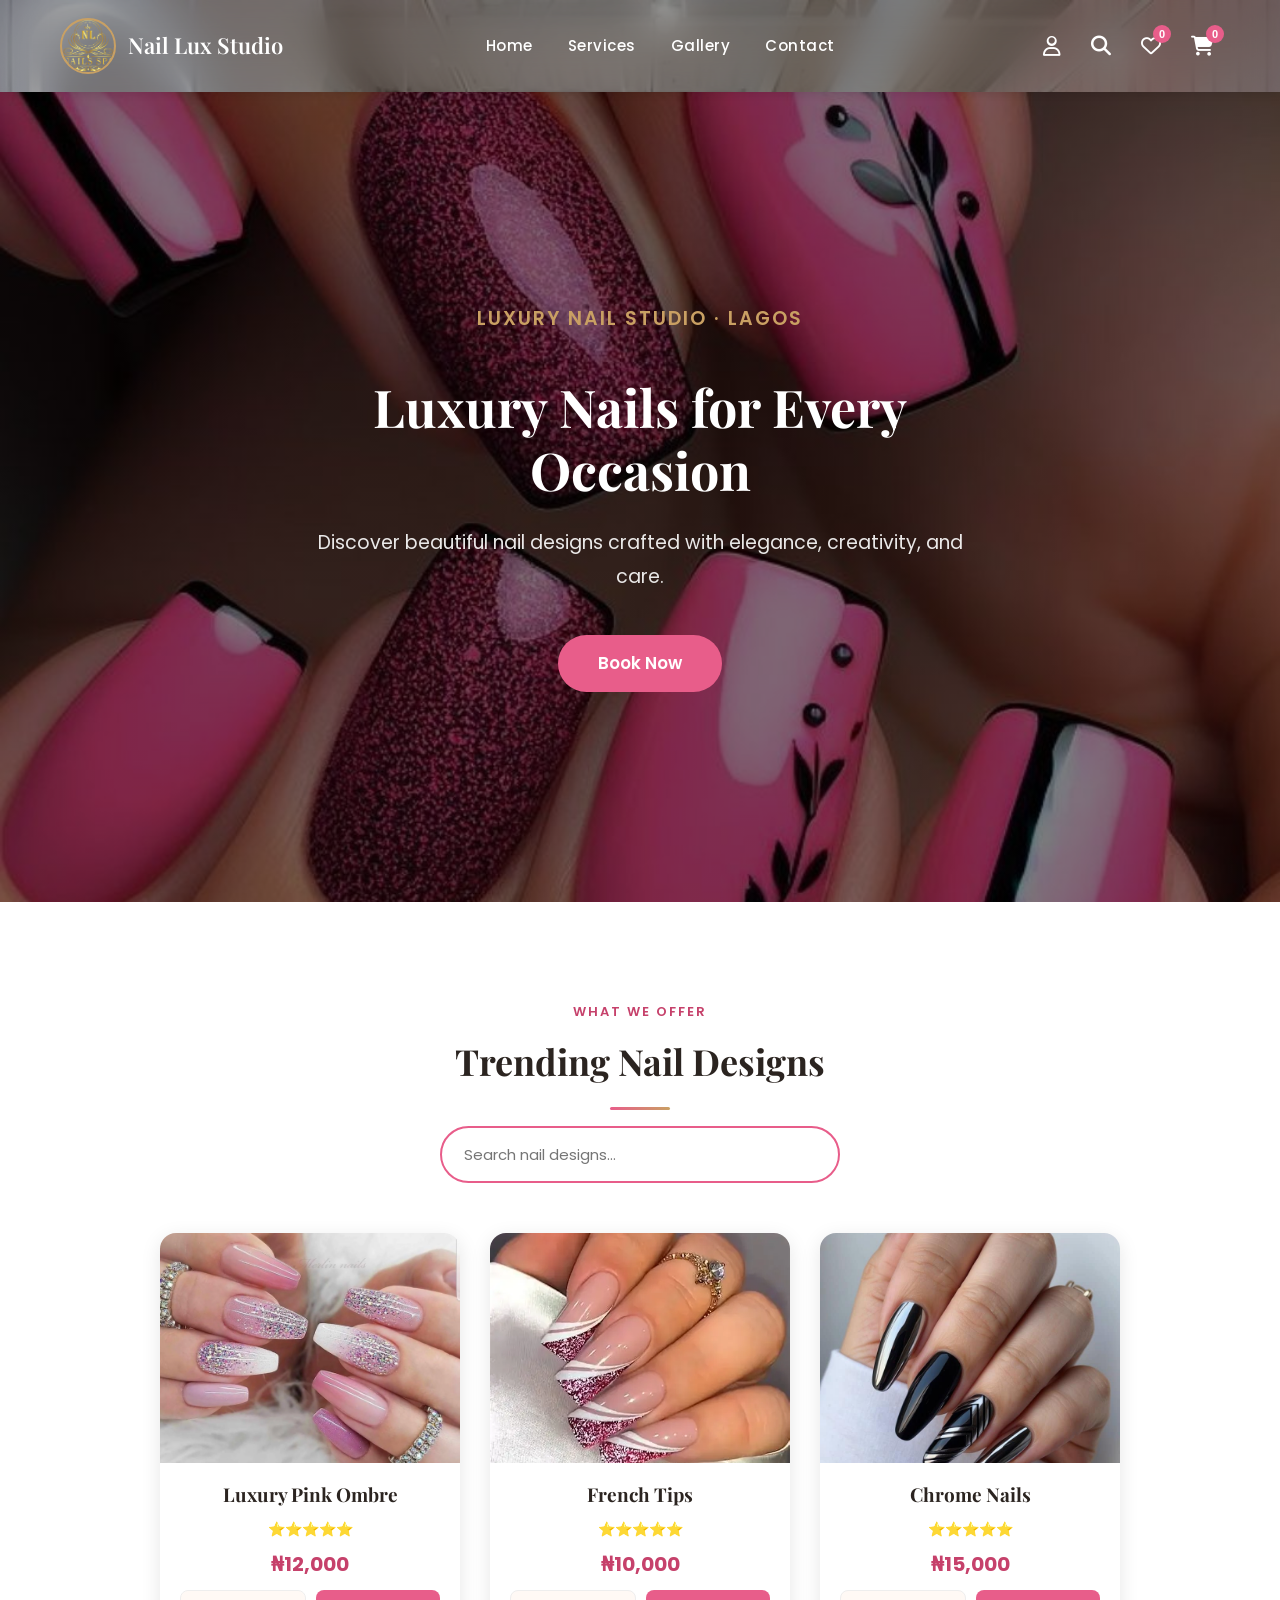
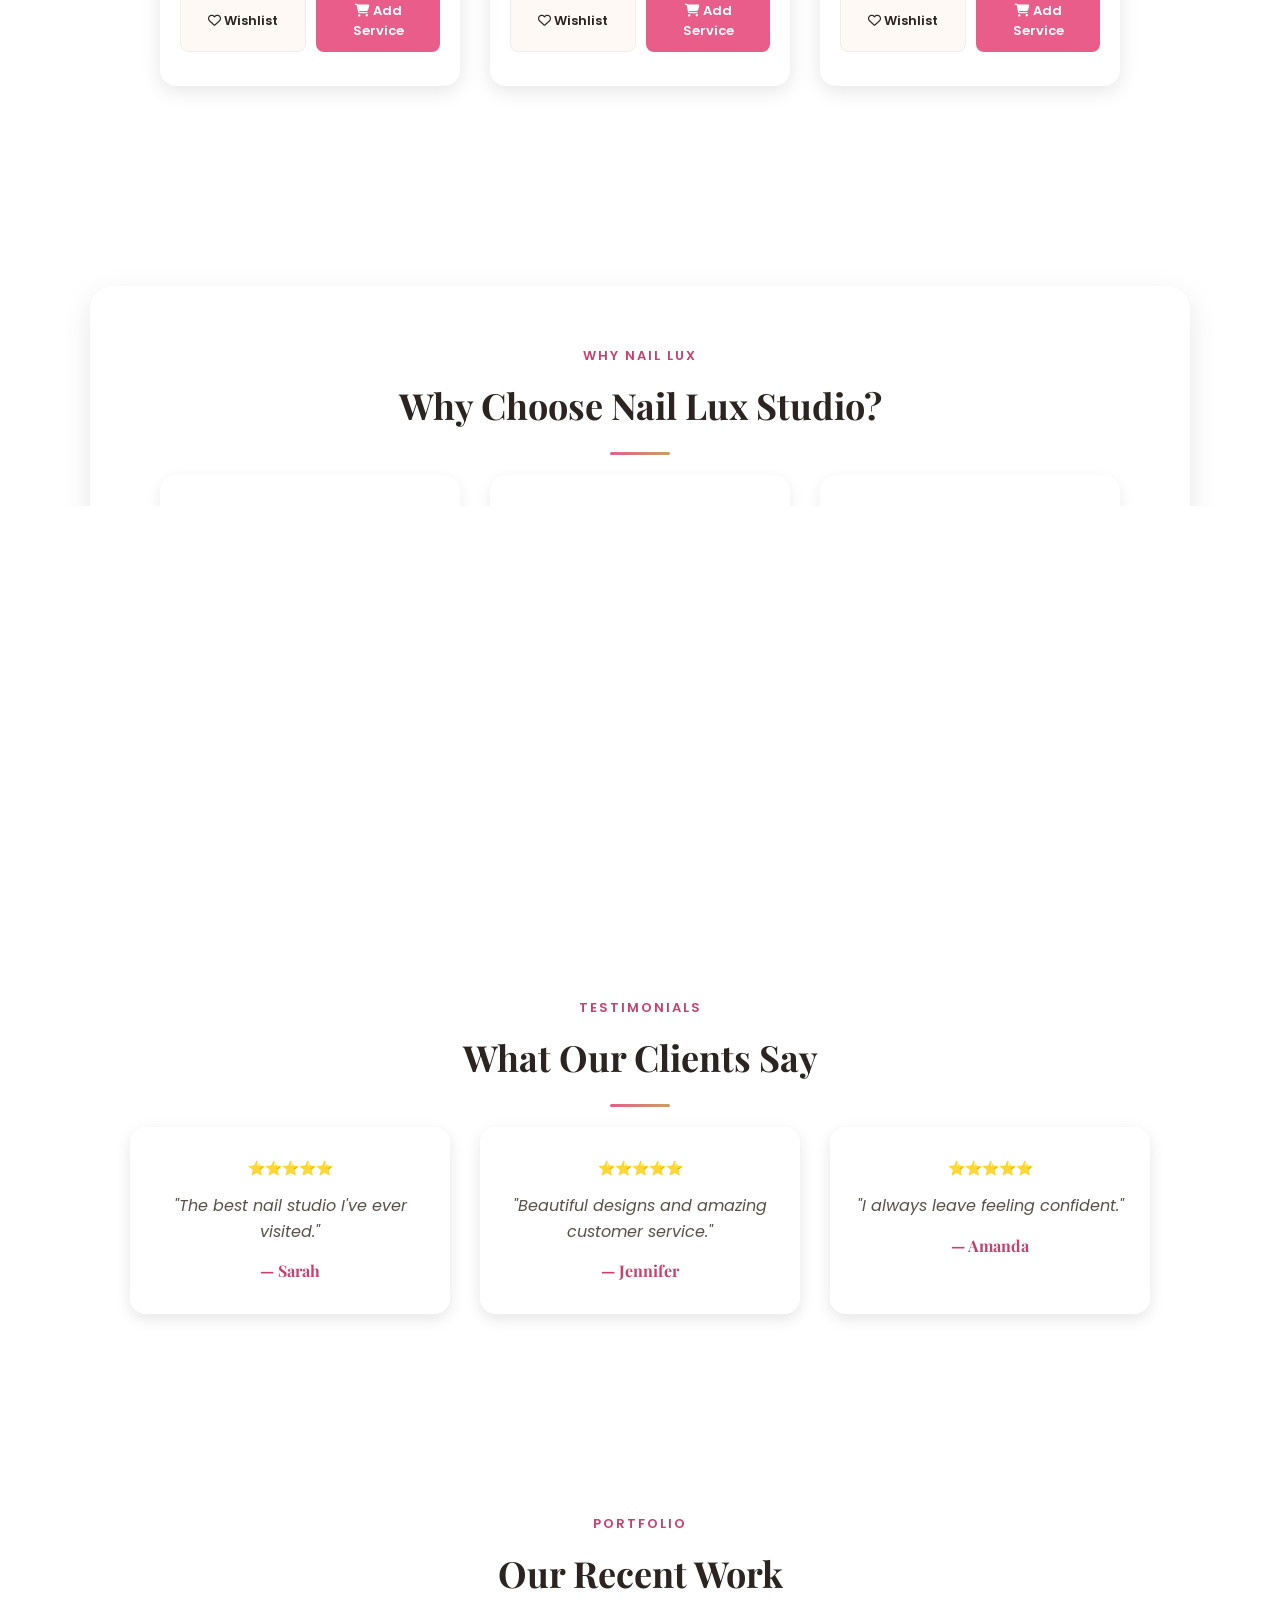
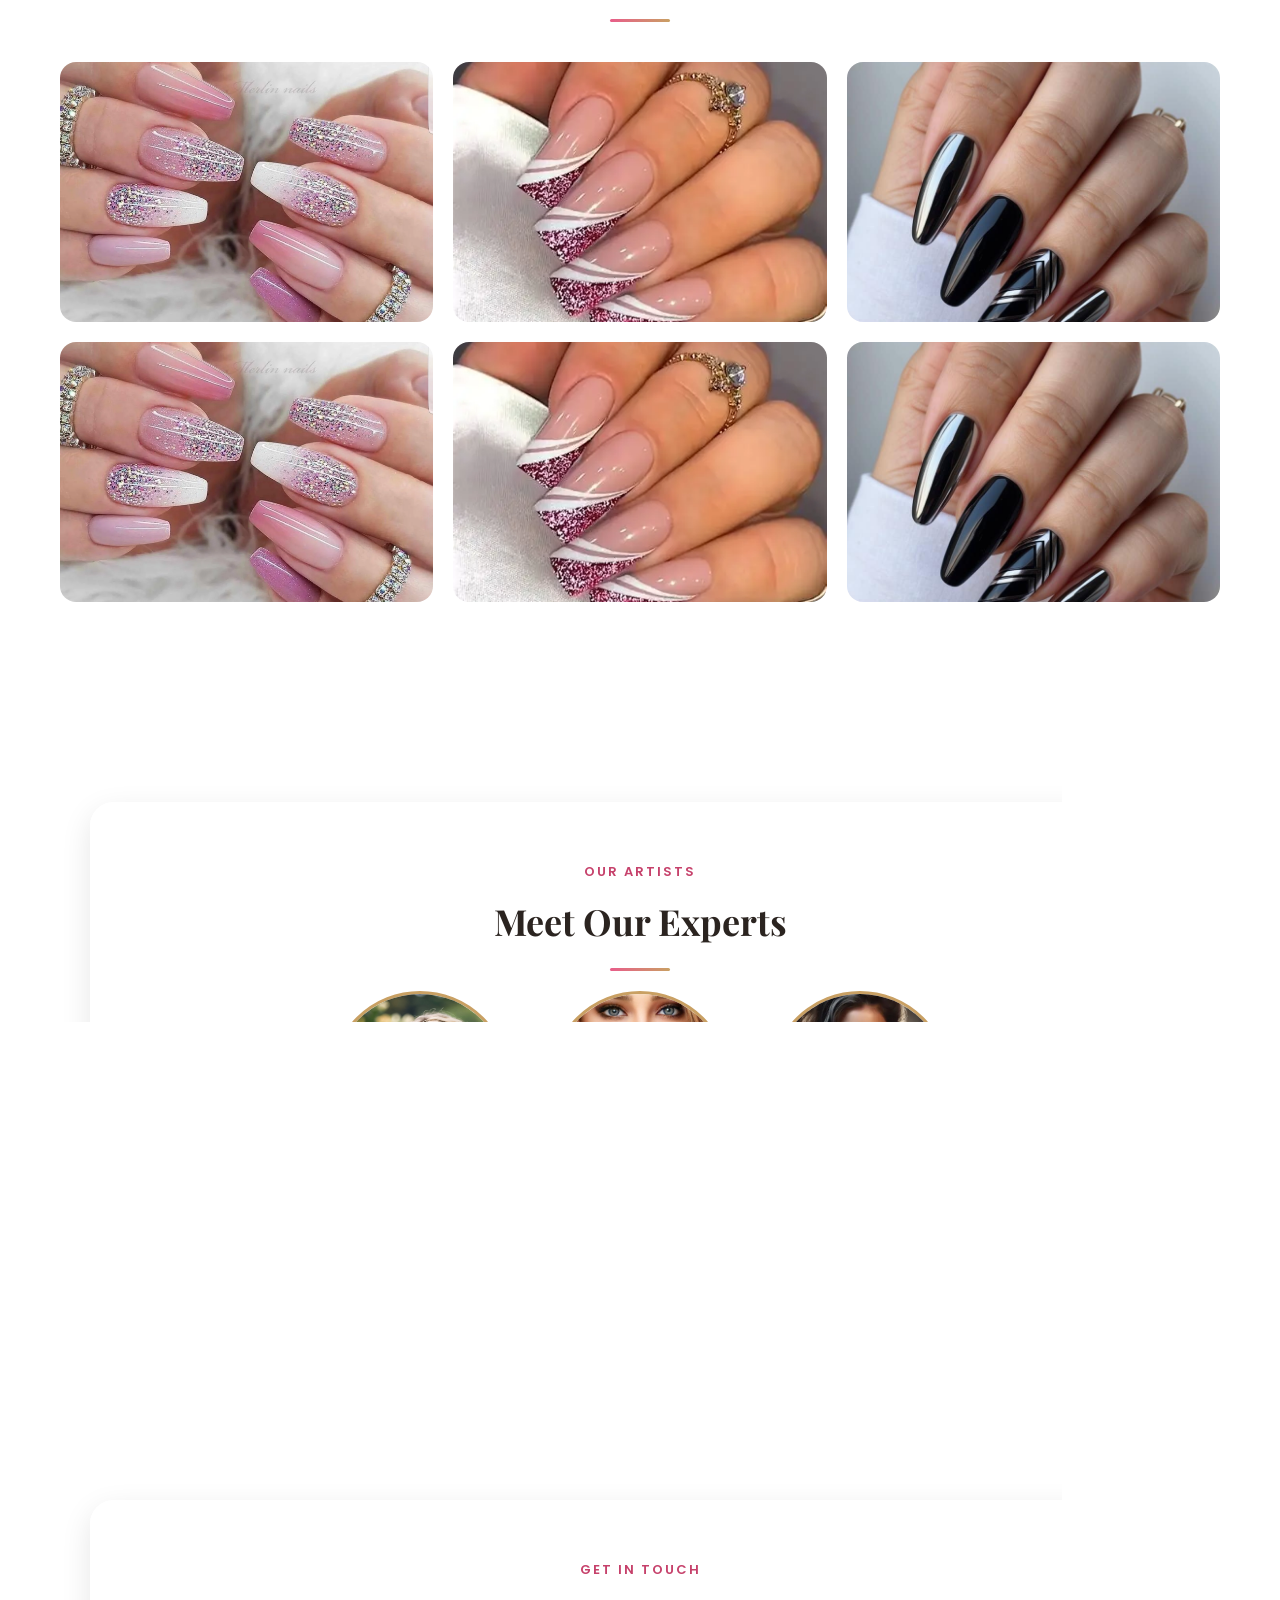
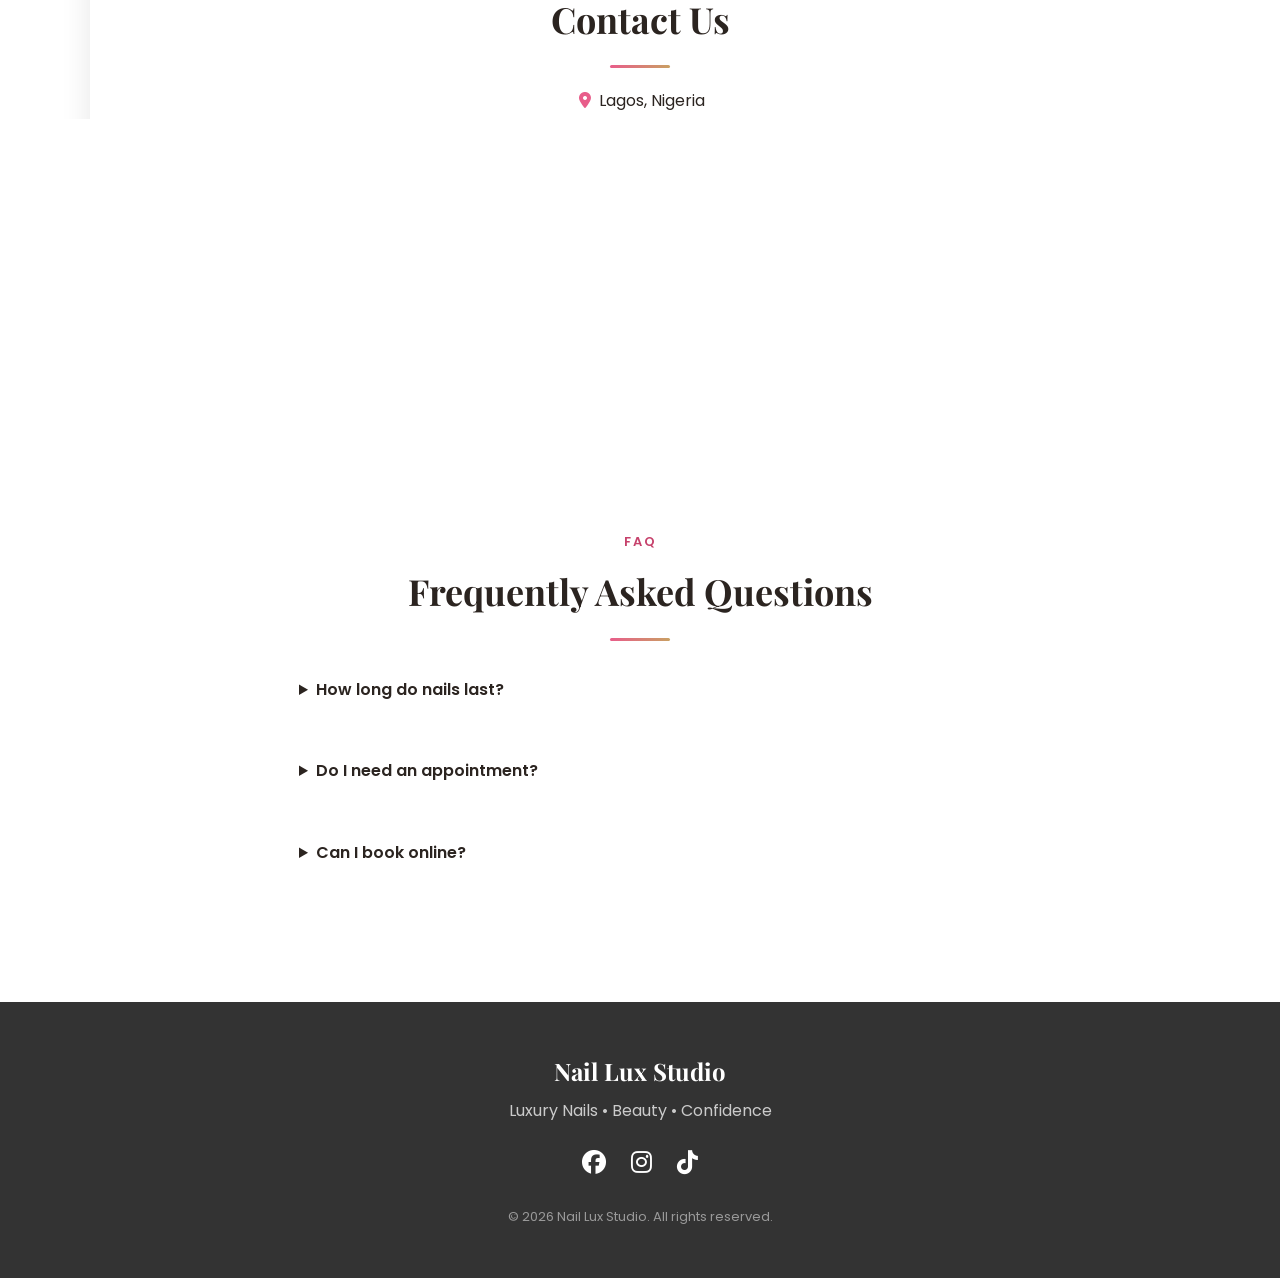
==== index.html @ e9c4bf23 "Initial version of Nail Lux Studio website" ====
<!DOCTYPE html>
<html lang="en">
<head>
    <meta charset="UTF-8">
    <meta name="viewport" content="width=device-width, initial-scale=1.0">
    <title>Nail Lux Studio | Luxury Nail Salon in Lagos</title>
    <meta name="description" content="Nail Lux Studio is a luxury nail salon in Lagos offering pink ombre, French tips, chrome nails and more. Book your appointment online today.">
    <link rel="icon" href="images/logo.png" type="image/png">

    <link rel="preconnect" href="https://fonts.googleapis.com">
    <link rel="preconnect" href="https://fonts.gstatic.com" crossorigin>
    <link href="https://fonts.googleapis.com/css2?family=Playfair+Display:ital,wght@0,500;0,600;0,700;1,500&family=Poppins:wght@300;400;500;600;700&display=swap" rel="stylesheet">

    <link rel="stylesheet" href="css/style.css">
    <link rel="stylesheet" href="https://cdnjs.cloudflare.com/ajax/libs/font-awesome/6.5.1/css/all.min.css">
</head>
<body>

<header>
    <div class="logo">
        <img src="images/logo.png" alt="Nail Lux Studio logo">
        <h1>Nail Lux Studio</h1>
    </div>

    <button class="nav-toggle" id="nav-toggle" aria-label="Toggle navigation menu" aria-expanded="false" aria-controls="nav-menu">
        <span></span>
        <span></span>
        <span></span>
    </button>

    <nav>
        <ul id="nav-menu">
            <li><a href="#home">Home</a></li>
            <li><a href="#services">Services</a></li>
            <li><a href="#gallery">Gallery</a></li>
            <li><a href="#contact">Contact</a></li>
        </ul>
    </nav>

    <div class="icons">
        <div class="account-wrapper">
            <button class="icon-box" id="account-toggle" aria-label="Account" aria-haspopup="true" aria-expanded="false">
                <i class="fa-regular fa-user"></i>
            </button>
            <div class="account-panel" id="account-panel"></div>
        </div>

        <button class="icon-box search-icon" id="search-toggle" aria-label="Search services">
            <i class="fa-solid fa-magnifying-glass"></i>
        </button>

        <button class="icon-box" id="wishlist-toggle" aria-label="Open wishlist">
            <i class="fa-regular fa-heart"></i>
            <span id="wishlist-count">0</span>
        </button>

        <button class="icon-box cart-icon" aria-label="Open cart">
            <i class="fa-solid fa-cart-shopping"></i>
            <span id="cart-count">0</span>
        </button>
    </div>
</header>

<!-- Auth modal (Log In / Sign Up) -->
<div class="modal-overlay" id="auth-modal">
    <div class="modal">
        <button class="modal-close" id="auth-modal-close" aria-label="Close">
            <i class="fa-solid fa-xmark"></i>
        </button>

        <div class="modal-tabs">
            <button class="tab-btn active" data-tab="login" type="button">Log In</button>
            <button class="tab-btn" data-tab="signup" type="button">Sign Up</button>
        </div>

        <form id="login-form" class="auth-form" novalidate>
            <label class="visually-hidden" for="login-email">Email</label>
            <input type="email" id="login-email" placeholder="Email" required>

            <label class="visually-hidden" for="login-password">Password</label>
            <input type="password" id="login-password" placeholder="Password" required>

            <p class="form-error" id="login-error" aria-live="polite"></p>
            <button type="submit" class="btn btn-primary btn-block">Log In</button>
        </form>

        <form id="signup-form" class="auth-form hidden" novalidate>
            <label class="visually-hidden" for="signup-name">Full Name</label>
            <input type="text" id="signup-name" placeholder="Full Name" required>

            <label class="visually-hidden" for="signup-email">Email</label>
            <input type="email" id="signup-email" placeholder="Email" required>

            <label class="visually-hidden" for="signup-password">Password</label>
            <input type="password" id="signup-password" placeholder="Password (min. 6 characters)" minlength="6" required>

            <p class="form-error" id="signup-error" aria-live="polite"></p>
            <button type="submit" class="btn btn-primary btn-block">Create Account</button>
        </form>

        <p class="modal-note">Your account is currently saved in this browser only, until Nail Lux Studio connects a real server.</p>
    </div>
</div>

<div class="cart-overlay" id="cart-overlay"></div>

<section class="hero" id="home">
    <video class="hero-video" autoplay muted loop playsinline poster="images/hero.jpg">
        <source src="videos/hero-loop.mp4" type="video/mp4">
    </video>
    <div class="hero-overlay"></div>

    <div class="hero-text">
        <p class="eyebrow">Luxury Nail Studio &middot; Lagos</p>
        <h2>Luxury Nails for Every Occasion</h2>
        <p>Discover beautiful nail designs crafted with elegance, creativity, and care.</p>
        <a href="booking.html" class="btn btn-primary">Book Now</a>
    </div>
</section>

<section class="services" id="services">
    <p class="eyebrow center">What We Offer</p>
    <h2>Trending Nail Designs</h2>

    <label for="search" class="visually-hidden">Search nail designs</label>
    <input type="text" id="search" placeholder="Search nail designs...">

    <div class="services-container">

        <div class="service-card">
            <img src="images/nail1.jpg" alt="Luxury pink ombre nail design">
            <h3>Luxury Pink Ombre</h3>
            <div class="rating" aria-label="5 out of 5 stars">⭐⭐⭐⭐⭐</div>
            <p class="price">₦12,000</p>
            <div class="card-buttons">
                <button class="wishlist-btn" data-name="Luxury Pink Ombre" data-price="12000">
                    <i class="fa-regular fa-heart"></i>
                    Wishlist
                </button>
                <button class="cart-btn" data-name="Luxury Pink Ombre" data-price="12000">
                    <i class="fa-solid fa-cart-shopping"></i>
                    Add Service
                </button>
            </div>
            <p class="in-cart-note"></p>
        </div>

        <div class="service-card">
            <img src="images/nail2.jpg" alt="French tips nail design">
            <h3>French Tips</h3>
            <div class="rating" aria-label="5 out of 5 stars">⭐⭐⭐⭐⭐</div>
            <p class="price">₦10,000</p>
            <div class="card-buttons">
                <button class="wishlist-btn" data-name="French Tips" data-price="10000">
                    <i class="fa-regular fa-heart"></i>
                    Wishlist
                </button>
                <button class="cart-btn" data-name="French Tips" data-price="10000">
                    <i class="fa-solid fa-cart-shopping"></i>
                    Add Service
                </button>
            </div>
            <p class="in-cart-note"></p>
        </div>

        <div class="service-card">
            <img src="images/nail3.jpg" alt="Chrome nail design">
            <h3>Chrome Nails</h3>
            <div class="rating" aria-label="5 out of 5 stars">⭐⭐⭐⭐⭐</div>
            <p class="price">₦15,000</p>
            <div class="card-buttons">
                <button class="wishlist-btn" data-name="Chrome Nails" data-price="15000">
                    <i class="fa-regular fa-heart"></i>
                    Wishlist
                </button>
                <button class="cart-btn" data-name="Chrome Nails" data-price="15000">
                    <i class="fa-solid fa-cart-shopping"></i>
                    Add Service
                </button>
            </div>
            <p class="in-cart-note"></p>
        </div>

    </div>
</section>

<section class="why-us">
    <div class="panel">
        <p class="eyebrow center">Why Nail Lux</p>
        <h2>Why Choose Nail Lux Studio?</h2>

        <div class="features">
            <div class="feature-box">
                <i class="fa-solid fa-award"></i>
                <h3>Certified Experts</h3>
                <p>Our experienced technicians deliver elegant nail designs with professional care.</p>
            </div>

            <div class="feature-box">
                <i class="fa-solid fa-heart"></i>
                <h3>500+ Happy Clients</h3>
                <p>Our customers keep coming back because they love our quality and service.</p>
            </div>

            <div class="feature-box">
                <i class="fa-solid fa-sparkles"></i>
                <h3>Luxury Experience</h3>
                <p>Relax in a clean, stylish, and welcoming salon environment.</p>
            </div>
        </div>
    </div>
</section>

<section class="testimonials">
    <p class="eyebrow center">Testimonials</p>
    <h2>What Our Clients Say</h2>

    <div class="testimonial-container">
        <div class="testimonial">
            <div class="rating" aria-label="5 out of 5 stars">⭐⭐⭐⭐⭐</div>
            <p>"The best nail studio I've ever visited."</p>
            <h4>&mdash; Sarah</h4>
        </div>

        <div class="testimonial">
            <div class="rating" aria-label="5 out of 5 stars">⭐⭐⭐⭐⭐</div>
            <p>"Beautiful designs and amazing customer service."</p>
            <h4>&mdash; Jennifer</h4>
        </div>

        <div class="testimonial">
            <div class="rating" aria-label="5 out of 5 stars">⭐⭐⭐⭐⭐</div>
            <p>"I always leave feeling confident."</p>
            <h4>&mdash; Amanda</h4>
        </div>
    </div>
</section>

<section class="gallery" id="gallery">
    <p class="eyebrow center">Portfolio</p>
    <h2>Our Recent Work</h2>

    <div class="gallery-grid">
        <img src="images/nail1.jpg" alt="Luxury pink ombre nail design">
        <img src="images/nail2.jpg" alt="French tips nail design">
        <img src="images/nail3.jpg" alt="Chrome nail design">
        <img src="images/nail1.jpg" alt="Pink ombre manicure close-up">
        <img src="images/nail2.jpg" alt="Classic French manicure close-up">
        <img src="images/nail3.jpg" alt="Chrome finish manicure close-up">
    </div>
</section>

<section class="team">
    <div class="panel">
        <p class="eyebrow center">Our Artists</p>
        <h2>Meet Our Experts</h2>

        <div class="team-container">
            <div class="member">
                <img src="images/team1.jpg" alt="Jessica, Senior Nail Artist at Nail Lux Studio">
                <h3>Jessica</h3>
                <p>Senior Nail Artist</p>
            </div>

            <div class="member">
                <img src="images/team2.jpg" alt="Sophia, Nail Technician at Nail Lux Studio">
                <h3>Sophia</h3>
                <p>Nail Technician</p>
            </div>

            <div class="member">
                <img src="images/team3.jpg" alt="Grace, Creative Designer at Nail Lux Studio">
                <h3>Grace</h3>
                <p>Creative Designer</p>
            </div>
        </div>
    </div>
</section>

<section class="contact" id="contact">
    <div class="panel">
        <p class="eyebrow center">Get In Touch</p>
        <h2>Contact Us</h2>

        <div class="contact-list">
            <p><i class="fa-solid fa-location-dot"></i> Lagos, Nigeria</p>
            <p><i class="fa-solid fa-phone"></i> +234 800 000 0000</p>
            <p><i class="fa-solid fa-envelope"></i> hello@nailluxstudio.com</p>
        </div>

        <a href="booking.html" class="btn btn-primary">Book an Appointment</a>
    </div>
</section>

<section class="faq">
    <p class="eyebrow center">FAQ</p>
    <h2>Frequently Asked Questions</h2>

    <details>
        <summary>How long do nails last?</summary>
        <p>Normally between 3-4 weeks.</p>
    </details>

    <details>
        <summary>Do I need an appointment?</summary>
        <p>Appointments are recommended.</p>
    </details>

    <details>
        <summary>Can I book online?</summary>
        <p>Yes, using our booking page.</p>
    </details>
</section>

<div class="cart-sidebar" id="cart-sidebar" aria-label="Shopping cart">
    <div class="cart-header">
        <h2>Your Cart</h2>
        <button class="close-cart" id="close-cart" aria-label="Close cart">
            <i class="fa-solid fa-xmark"></i>
        </button>
    </div>

    <div id="cart-items">
        <p class="cart-empty">Your cart is empty.</p>
    </div>

    <div class="promo-row">
        <label class="visually-hidden" for="promo-code">Promo code</label>
        <input type="text" id="promo-code" placeholder="Promo code">
        <button id="apply-promo" class="btn-promo" type="button">Apply</button>
    </div>
    <p class="promo-message" id="promo-message" aria-live="polite"></p>

    <div class="cart-summary">
        <p class="summary-row"><span>Subtotal</span><span id="cart-subtotal">₦0</span></p>
        <p class="summary-row discount-row" id="discount-row" hidden><span>Discount</span><span id="cart-discount">-₦0</span></p>
        <p class="summary-row total-row"><span>Total</span><span>₦<span id="cart-total">0</span></span></p>
    </div>

    <a href="booking.html">
        <button class="checkout-btn">Proceed to Booking</button>
    </a>
</div>

<div class="cart-sidebar" id="wishlist-sidebar" aria-label="Wishlist">
    <div class="cart-header">
        <h2>Your Wishlist</h2>
        <button class="close-cart" id="close-wishlist" aria-label="Close wishlist">
            <i class="fa-solid fa-xmark"></i>
        </button>
    </div>

    <div id="wishlist-items">
        <p class="cart-empty">Your wishlist is empty.</p>
    </div>
</div>

<footer>
    <h2>Nail Lux Studio</h2>
    <p>Luxury Nails &bull; Beauty &bull; Confidence</p>

    <div class="socials">
        <a href="#" aria-label="Facebook"><i class="fab fa-facebook"></i></a>
        <a href="#" aria-label="Instagram"><i class="fab fa-instagram"></i></a>
        <a href="#" aria-label="TikTok"><i class="fab fa-tiktok"></i></a>
    </div>

    <p class="copyright">&copy; 2026 Nail Lux Studio. All rights reserved.</p>
</footer>

<script src="js/script.js"></script>
</body>
</html>
---- css/style.css ----
/* ==========================================================
   Nail Lux Studio — Stylesheet
   ========================================================== */

:root{
    /* Palette */
    --rose:#E85D8A;
    --rose-dark:#C6416B;
    --gold:#C9A063;
    --charcoal:#2B2420;
    --charcoal-soft:#5A5049;
    --cream:#FFF9F5;
    --panel-bg:rgba(255,255,255,.88);
    --white:#ffffff;

    /* Type */
    --font-display:'Playfair Display', serif;
    --font-body:'Poppins', sans-serif;

    /* Layout */
    --section-padding:100px 60px;
    --radius:16px;
}

html{
    scroll-behavior:smooth;
}

*{
    margin:0;
    padding:0;
    box-sizing:border-box;
}

body{
    font-family:var(--font-body);
    background:url("../images/background.jpg");
    background-size:cover;
    background-position:center;
    background-attachment:fixed;
    background-repeat:no-repeat;
    color:var(--charcoal);
    line-height:1.6;
}

h1, h2, h3, h4{
    font-family:var(--font-display);
    color:var(--charcoal);
}

img{
    display:block;
    max-width:100%;
}

a{
    color:inherit;
}

.visually-hidden{
    position:absolute;
    width:1px;
    height:1px;
    padding:0;
    margin:-1px;
    overflow:hidden;
    clip:rect(0,0,0,0);
    white-space:nowrap;
    border:0;
}

*:focus-visible{
    outline:2px solid var(--gold);
    outline-offset:3px;
}

/* Eyebrow labels */
.eyebrow{
    font-size:13px;
    letter-spacing:2px;
    text-transform:uppercase;
    color:var(--rose-dark);
    font-weight:600;
    margin-bottom:10px;
}

.eyebrow.center{
    text-align:center;
}

/* Section headings get a small signature underline */
.services h2,
.why-us h2,
.testimonials h2,
.gallery h2,
.team h2,
.contact h2,
.faq h2{
    text-align:center;
    font-size:36px;
    margin-bottom:16px;
    position:relative;
    padding-bottom:20px;
}

.services h2::after,
.why-us h2::after,
.testimonials h2::after,
.gallery h2::after,
.team h2::after,
.contact h2::after,
.faq h2::after{
    content:"";
    position:absolute;
    bottom:0;
    left:50%;
    transform:translateX(-50%);
    width:60px;
    height:3px;
    background:linear-gradient(90deg, var(--rose), var(--gold));
    border-radius:2px;
}

/* Buttons */
.btn{
    display:inline-block;
    background:var(--rose);
    color:var(--white);
    border:none;
    padding:15px 40px;
    border-radius:30px;
    font-size:17px;
    font-weight:600;
    font-family:var(--font-body);
    cursor:pointer;
    text-decoration:none;
    transition:.3s;
}

.btn:hover{
    background:var(--rose-dark);
    transform:scale(1.05);
}

.btn-block{
    width:100%;
    text-align:center;
}

/* ==========================================================
   Header
   ========================================================== */

header{
    background:rgba(0,0,0,.35);
    backdrop-filter:blur(20px);
    -webkit-backdrop-filter:blur(20px);
    padding:18px 60px;
    display:flex;
    justify-content:space-between;
    align-items:center;
    box-shadow:0 2px 8px rgba(0,0,0,0.1);
    position:sticky;
    top:0;
    z-index:900;
}

.logo{
    display:flex;
    align-items:center;
    gap:12px;
}

.logo img{
    width:56px;
    height:56px;
    object-fit:cover;
    border-radius:50%;
    border:2px solid var(--gold);
}

.logo h1{
    font-size:22px;
    color:var(--white);
    font-weight:600;
}

nav ul{
    list-style:none;
    display:flex;
    gap:35px;
}

nav a{
    text-decoration:none;
    color:var(--white);
    font-weight:500;
    font-size:15px;
    letter-spacing:.5px;
    transition:.3s;
}

nav a:hover{
    color:var(--rose);
}

/* Hamburger (hidden on desktop) */
.nav-toggle{
    display:none;
    flex-direction:column;
    justify-content:center;
    gap:5px;
    background:none;
    border:none;
    cursor:pointer;
    padding:8px;
    z-index:1100;
}

.nav-toggle span{
    display:block;
    width:26px;
    height:2px;
    background:var(--white);
    transition:.3s;
}

.nav-toggle.active span:nth-child(1){
    transform:translateY(7px) rotate(45deg);
}

.nav-toggle.active span:nth-child(2){
    opacity:0;
}

.nav-toggle.active span:nth-child(3){
    transform:translateY(-7px) rotate(-45deg);
}

/* Header icons */
.icons{
    display:flex;
    gap:18px;
}

.icon-box{
    position:relative;
    font-size:20px;
    cursor:pointer;
    background:none;
    border:none;
    color:var(--white);
    padding:6px;
    transition:.3s;
}

.icon-box:hover{
    color:var(--rose);
}

.icon-box span{
    position:absolute;
    top:-4px;
    right:-4px;
    background:var(--rose);
    color:var(--white);
    width:18px;
    height:18px;
    border-radius:50%;
    display:flex;
    justify-content:center;
    align-items:center;
    font-size:11px;
    font-weight:700;
}

/* ==========================================================
   Hero
   ========================================================== */

.hero{
    height:90vh;
    background:
        linear-gradient(rgba(0,0,0,.5),rgba(0,0,0,.5)),
        url("../images/hero.jpg");
    background-size:cover;
    background-position:center;
    display:flex;
    justify-content:center;
    align-items:center;
    text-align:center;
}

.hero-text{
    max-width:700px;
    padding:20px;
}

.hero .eyebrow{
    color:var(--gold);
}

.hero h2{
    font-size:52px;
    color:var(--white);
    margin-bottom:25px;
    line-height:1.2;
}

.hero p{
    font-size:19px;
    line-height:1.8;
    color:rgba(255,255,255,.9);
    margin-bottom:40px;
}

/* ==========================================================
   Services
   ========================================================== */

.services{
    padding:var(--section-padding);
}

#search{
    width:400px;
    max-width:90%;
    padding:15px 22px;
    margin:0 auto 50px;
    display:block;
    border:2px solid var(--rose);
    border-radius:40px;
    font-size:15px;
    font-family:var(--font-body);
    outline:none;
    background:var(--white);
}

#search:focus{
    box-shadow:0 0 10px rgba(232,93,138,.35);
}

.services-container{
    display:flex;
    justify-content:center;
    gap:30px;
    flex-wrap:wrap;
}

.service-card{
    background:var(--white);
    width:300px;
    border-radius:var(--radius);
    overflow:hidden;
    box-shadow:0 5px 20px rgba(0,0,0,0.1);
    transition:transform .4s, opacity .6s;
    opacity:0;
    transform:translateY(50px);
    text-align:center;
}

.service-card.show{
    opacity:1;
    transform:translateY(0);
}

.service-card:hover{
    transform:translateY(-8px);
}

.service-card.show:hover{
    transform:translateY(-8px);
}

.service-card img{
    width:100%;
    height:230px;
    object-fit:cover;
}

.service-card h3{
    margin:16px 0 8px;
    font-size:19px;
}

.rating{
    font-size:14px;
    margin-bottom:8px;
}

.price{
    color:var(--rose-dark);
    font-size:20px;
    font-weight:700;
    font-family:var(--font-body);
    margin-bottom:10px;
}

.card-buttons{
    display:flex;
    gap:10px;
    padding:0 20px 20px;
}

.card-buttons button{
    flex:1;
    padding:11px 12px;
    border:none;
    border-radius:8px;
    cursor:pointer;
    font-size:13px;
    font-weight:600;
    font-family:var(--font-body);
    transition:.3s;
}

.wishlist-btn{
    background:var(--cream);
    color:var(--charcoal);
    border:1px solid #eee !important;
}

.wishlist-btn:hover{
    background:#f5e2e9;
}

.wishlist-btn.active{
    background:var(--rose);
    color:var(--white);
    border-color:var(--rose) !important;
}

.cart-btn{
    background:var(--rose);
    color:var(--white);
}

.cart-btn:hover{
    background:var(--rose-dark);
}

.cart-btn:disabled{
    background:#999;
    cursor:not-allowed;
}

/* ==========================================================
   Panels (frosted content cards over the fixed background)
   ========================================================== */

.why-us, .team, .contact{
    padding:var(--section-padding);
}

.panel{
    max-width:1100px;
    margin:0 auto;
    background:var(--panel-bg);
    backdrop-filter:blur(14px);
    -webkit-backdrop-filter:blur(14px);
    border-radius:24px;
    padding:60px 40px;
    box-shadow:0 10px 30px rgba(0,0,0,.1);
}

/* Why Choose Us */
.features{
    display:flex;
    justify-content:center;
    gap:30px;
    flex-wrap:wrap;
    margin-top:20px;
}

.feature-box{
    background:var(--white);
    width:300px;
    padding:40px 25px;
    border-radius:var(--radius);
    box-shadow:0 5px 15px rgba(0,0,0,0.08);
    transition:transform .3s, opacity .6s;
    text-align:center;
    opacity:0;
    transform:translateY(40px);
}

.feature-box.show{
    opacity:1;
    transform:translateY(0);
}

.feature-box:hover{
    transform:translateY(-8px);
}

.feature-box.show:hover{
    transform:translateY(-8px);
}

.feature-box i{
    font-size:42px;
    color:var(--rose);
    margin-bottom:20px;
}

.feature-box h3{
    margin-bottom:15px;
    font-size:19px;
}

.feature-box p{
    line-height:1.7;
    color:var(--charcoal-soft);
    font-size:15px;
}

/* Testimonials */
.testimonials{
    padding:var(--section-padding);
    text-align:center;
}

.testimonial-container{
    display:flex;
    justify-content:center;
    gap:30px;
    flex-wrap:wrap;
    margin-top:20px;
}

.testimonial{
    width:320px;
    background:var(--panel-bg);
    backdrop-filter:blur(14px);
    -webkit-backdrop-filter:blur(14px);
    padding:30px 25px;
    border-radius:var(--radius);
    box-shadow:0 5px 15px rgba(0,0,0,.1);
    opacity:0;
    transform:translateY(40px);
    transition:transform .3s, opacity .6s;
}

.testimonial.show{
    opacity:1;
    transform:translateY(0);
}

.testimonial p{
    font-style:italic;
    margin:14px 0;
    color:var(--charcoal-soft);
}

.testimonial h4{
    font-size:16px;
    color:var(--rose-dark);
}

/* Gallery */
.gallery{
    padding:var(--section-padding);
    text-align:center;
}

.gallery-grid{
    display:grid;
    grid-template-columns:repeat(3,1fr);
    gap:20px;
    margin-top:40px;
}

.gallery-grid img{
    width:100%;
    height:260px;
    object-fit:cover;
    border-radius:var(--radius);
    transition:.3s;
    cursor:pointer;
}

.gallery-grid img:hover{
    transform:scale(1.04);
}

/* Team */
.team-container{
    display:flex;
    justify-content:center;
    gap:40px;
    flex-wrap:wrap;
    margin-top:20px;
}

.member{
    text-align:center;
    opacity:0;
    transform:translateY(40px);
    transition:transform .3s, opacity .6s;
}

.member.show{
    opacity:1;
    transform:translateY(0);
}

.member img{
    width:180px;
    height:180px;
    border-radius:50%;
    object-fit:cover;
    border:3px solid var(--gold);
}

.member h3{
    margin-top:18px;
    font-size:18px;
}

.member p{
    color:var(--charcoal-soft);
    font-size:14px;
}

/* Contact */
.contact{
    text-align:center;
}

.contact-list{
    margin:20px 0 30px;
}

.contact-list p{
    margin:10px 0;
    font-size:16px;
}

.contact-list i{
    color:var(--rose);
    width:20px;
}

/* FAQ */
.faq{
    padding:var(--section-padding);
    max-width:850px;
    margin:0 auto;
}

details{
    margin:16px 0;
    padding:20px 24px;
    background:var(--panel-bg);
    backdrop-filter:blur(14px);
    -webkit-backdrop-filter:blur(14px);
    border-radius:12px;
}

details summary{
    cursor:pointer;
    font-weight:600;
}

details p{
    margin-top:12px;
    color:var(--charcoal-soft);
}

/* ==========================================================
   Cart sidebar
   ========================================================== */

.cart-overlay{
    position:fixed;
    inset:0;
    background:rgba(0,0,0,.4);
    opacity:0;
    pointer-events:none;
    transition:opacity .4s;
    z-index:999;
}

.cart-overlay.active{
    opacity:1;
    pointer-events:auto;
}

.cart-sidebar{
    position:fixed;
    top:0;
    right:-400px;
    width:360px;
    max-width:90vw;
    height:100vh;
    background:var(--white);
    padding:30px;
    box-shadow:-5px 0 25px rgba(0,0,0,0.2);
    transition:.4s;
    overflow-y:auto;
    z-index:1000;
    display:flex;
    flex-direction:column;
}

.cart-sidebar.active{
    right:0;
}

.cart-header{
    display:flex;
    justify-content:space-between;
    align-items:center;
    margin-bottom:25px;
}

.close-cart{
    font-size:22px;
    cursor:pointer;
    background:none;
    border:none;
    color:var(--charcoal);
    transition:.3s;
}

.close-cart:hover{
    color:var(--rose);
}

#cart-items{
    margin-bottom:20px;
    flex:1;
}

.cart-empty{
    color:var(--charcoal-soft);
}

.cart-item{
    display:flex;
    justify-content:space-between;
    align-items:flex-start;
    gap:10px;
    padding-bottom:16px;
    margin-bottom:16px;
    border-bottom:1px solid #eee;
}

.cart-item-info p{
    font-weight:600;
    margin-bottom:4px;
    font-size:15px;
}

.cart-item-info strong{
    color:var(--rose-dark);
    font-size:14px;
}

.remove-item{
    background:none;
    border:none;
    color:#bbb;
    cursor:pointer;
    font-size:15px;
    transition:.3s;
    flex-shrink:0;
}

.remove-item:hover{
    color:var(--rose-dark);
}

.cart-total-line{
    margin-bottom:16px;
    font-size:18px;
}

.checkout-btn{
    width:100%;
    padding:15px;
    border:none;
    background:var(--rose);
    color:var(--white);
    font-size:16px;
    font-weight:600;
    font-family:var(--font-body);
    border-radius:8px;
    cursor:pointer;
    transition:.3s;
}

.checkout-btn:hover{
    background:var(--rose-dark);
}

/* ==========================================================
   Booking page
   ========================================================== */

.booking{
    padding:100px 20px;
    max-width:640px;
    margin:auto;
    text-align:center;
}

.booking h1{
    font-size:34px;
    margin-bottom:12px;
}

.booking-subtext{
    color:var(--charcoal-soft);
    margin-bottom:35px;
}

.booking form{
    display:flex;
    flex-direction:column;
    gap:18px;
    text-align:left;
}

.field-row{
    display:flex;
    gap:18px;
}

.field-row .field{
    flex:1;
}

.booking input,
.booking textarea{
    width:100%;
    padding:16px 18px;
    font-size:15px;
    font-family:var(--font-body);
    border-radius:10px;
    border:1px solid #ddd;
    background:var(--white);
}

.booking input:focus,
.booking textarea:focus{
    outline:none;
    border-color:var(--rose);
    box-shadow:0 0 8px rgba(232,93,138,.25);
}

.booking-success{
    display:none;
    margin-top:25px;
    padding:20px;
    border-radius:12px;
    background:#eafaf0;
    color:#1c7a43;
    align-items:center;
    gap:12px;
    text-align:left;
}

.booking-success.show{
    display:flex;
}

.booking-success i{
    font-size:22px;
}

/* ==========================================================
   Hero video
   ========================================================== */

.hero{
    position:relative;
    overflow:hidden;
}

.hero-video{
    position:absolute;
    inset:0;
    width:100%;
    height:100%;
    object-fit:cover;
    z-index:0;
}

.hero-overlay{
    position:absolute;
    inset:0;
    background:linear-gradient(rgba(0,0,0,.5),rgba(0,0,0,.5));
    z-index:1;
}

.hero-text{
    position:relative;
    z-index:2;
}

/* ==========================================================
   Account dropdown + auth modal
   ========================================================== */

.account-wrapper{
    position:relative;
}

.account-panel{
    position:absolute;
    top:calc(100% + 12px);
    right:0;
    min-width:200px;
    background:var(--white);
    border-radius:12px;
    box-shadow:0 10px 30px rgba(0,0,0,.15);
    padding:16px;
    display:flex;
    flex-direction:column;
    gap:10px;
    opacity:0;
    transform:translateY(-8px);
    pointer-events:none;
    transition:.25s;
    z-index:950;
}

.account-panel.open{
    opacity:1;
    transform:translateY(0);
    pointer-events:auto;
}

.account-greeting{
    font-size:14px;
    color:var(--charcoal);
}

.btn-text{
    background:none;
    border:none;
    color:var(--rose-dark);
    font-family:var(--font-body);
    font-weight:600;
    font-size:14px;
    text-align:left;
    cursor:pointer;
    padding:8px 4px;
    border-radius:6px;
    transition:.2s;
}

.btn-text:hover{
    background:var(--cream);
}

.modal-overlay{
    position:fixed;
    inset:0;
    background:rgba(0,0,0,.5);
    display:flex;
    justify-content:center;
    align-items:center;
    opacity:0;
    pointer-events:none;
    transition:opacity .3s;
    z-index:1200;
    padding:20px;
}

.modal-overlay.active{
    opacity:1;
    pointer-events:auto;
}

.modal{
    background:var(--white);
    border-radius:20px;
    padding:40px;
    width:100%;
    max-width:420px;
    position:relative;
    box-shadow:0 20px 50px rgba(0,0,0,.25);
}

.modal-close{
    position:absolute;
    top:18px;
    right:18px;
    background:none;
    border:none;
    font-size:18px;
    cursor:pointer;
    color:var(--charcoal-soft);
}

.modal-close:hover{
    color:var(--rose-dark);
}

.modal-tabs{
    display:flex;
    gap:10px;
    margin-bottom:24px;
    border-bottom:1px solid #eee;
}

.tab-btn{
    background:none;
    border:none;
    padding:10px 4px 14px;
    font-family:var(--font-body);
    font-weight:600;
    font-size:15px;
    color:var(--charcoal-soft);
    cursor:pointer;
    border-bottom:2px solid transparent;
    margin-bottom:-1px;
}

.tab-btn.active{
    color:var(--rose-dark);
    border-bottom-color:var(--rose);
}

.auth-form{
    display:flex;
    flex-direction:column;
    gap:14px;
}

.auth-form.hidden{
    display:none;
}

.auth-form input{
    padding:14px 16px;
    border:1px solid #ddd;
    border-radius:10px;
    font-family:var(--font-body);
    font-size:14px;
}

.auth-form input:focus{
    outline:none;
    border-color:var(--rose);
    box-shadow:0 0 8px rgba(232,93,138,.25);
}

.form-error{
    color:#c62828;
    font-size:13px;
    min-height:16px;
}

.modal-note{
    margin-top:18px;
    font-size:12px;
    color:var(--charcoal-soft);
    line-height:1.5;
}

/* ==========================================================
   Cart: quantity stepper + promo + summary
   ========================================================== */

.cart-item{
    align-items:center;
    flex-wrap:wrap;
}

.qty-stepper{
    display:flex;
    align-items:center;
    gap:10px;
}

.qty-btn{
    width:26px;
    height:26px;
    border-radius:50%;
    border:1px solid #ddd;
    background:var(--white);
    color:var(--charcoal);
    font-size:15px;
    line-height:1;
    cursor:pointer;
    transition:.2s;
}

.qty-btn:hover{
    background:var(--cream);
    border-color:var(--rose);
}

.in-cart-note{
    text-align:center;
    font-size:12px;
    color:var(--rose-dark);
    font-weight:600;
    padding-bottom:14px;
    min-height:14px;
}

.promo-row{
    display:flex;
    gap:10px;
    margin-bottom:8px;
}

.promo-row input{
    flex:1;
    padding:12px 14px;
    border:1px solid #ddd;
    border-radius:8px;
    font-family:var(--font-body);
    font-size:14px;
}

.promo-row input:focus{
    outline:none;
    border-color:var(--rose);
}

.btn-promo{
    padding:12px 18px;
    border:none;
    border-radius:8px;
    background:var(--charcoal);
    color:var(--white);
    font-weight:600;
    font-size:13px;
    cursor:pointer;
    transition:.2s;
}

.btn-promo:hover{
    background:var(--rose-dark);
}

.promo-message{
    font-size:13px;
    min-height:16px;
    margin-bottom:16px;
}

.promo-message.success{
    color:#1c7a43;
}

.promo-message.error{
    color:#c62828;
}

.cart-summary{
    border-top:1px solid #eee;
    padding-top:14px;
    margin-bottom:20px;
}

.summary-row{
    display:flex;
    justify-content:space-between;
    font-size:14px;
    color:var(--charcoal-soft);
    margin-bottom:8px;
}

.summary-row.total-row{
    font-size:18px;
    font-weight:700;
    color:var(--charcoal);
    margin-bottom:0;
}

.discount-row{
    color:#1c7a43;
}

/* Wishlist item actions */
.wishlist-actions{
    display:flex;
    gap:8px;
}

.move-to-cart{
    background:none;
    border:1px solid var(--rose);
    color:var(--rose-dark);
    width:32px;
    height:32px;
    border-radius:50%;
    cursor:pointer;
    transition:.2s;
}

.move-to-cart:hover{
    background:var(--rose);
    color:var(--white);
}

/* ==========================================================
   Footer
   ========================================================== */

footer{
    background:rgba(0,0,0,.8);
    color:var(--white);
    text-align:center;
    padding:50px 20px;
}

footer h2{
    color:var(--white);
    font-size:24px;
    margin-bottom:8px;
}

footer p{
    color:rgba(255,255,255,.75);
}

.socials{
    margin-top:20px;
    display:flex;
    justify-content:center;
    gap:25px;
    font-size:24px;
}

.socials a{
    color:var(--white);
    transition:.3s;
}

.socials a:hover{
    color:var(--rose);
}

.copyright{
    margin-top:25px;
    font-size:13px;
    color:rgba(255,255,255,.5);
}

/* ==========================================================
   Responsive
   ========================================================== */

@media (max-width:900px){
    :root{
        --section-padding:70px 30px;
    }

    .hero h2{
        font-size:40px;
    }

    header{
        padding:16px 24px;
    }
}

@media (max-width:768px){
    #nav-menu{
        position:fixed;
        top:0;
        right:-100%;
        width:75%;
        max-width:320px;
        height:100vh;
        background:rgba(20,15,18,.97);
        backdrop-filter:blur(20px);
        -webkit-backdrop-filter:blur(20px);
        transition:right .4s;
        z-index:1000;
        flex-direction:column;
        justify-content:center;
        gap:30px;
        padding:40px;
    }

    #nav-menu.active{
        right:0;
        display:flex;
    }

    .nav-toggle{
        display:flex;
    }

    .panel{
        padding:40px 24px;
        border-radius:16px;
    }

    .gallery-grid{
        grid-template-columns:repeat(2,1fr);
    }

    .field-row{
        flex-direction:column;
        gap:18px;
    }
}

@media (max-width:480px){
    .hero h2{
        font-size:32px;
    }

    .hero p{
        font-size:16px;
    }

    .logo h1{
        font-size:18px;
    }

    .gallery-grid{
        grid-template-columns:1fr;
    }

    .service-card, .feature-box, .testimonial{
        width:100%;
        max-width:340px;
    }

    .cart-sidebar{
        width:100%;
        max-width:100vw;
    }
}

@media (prefers-reduced-motion: reduce){
    *{
        transition:none !important;
        animation:none !important;
    }
}
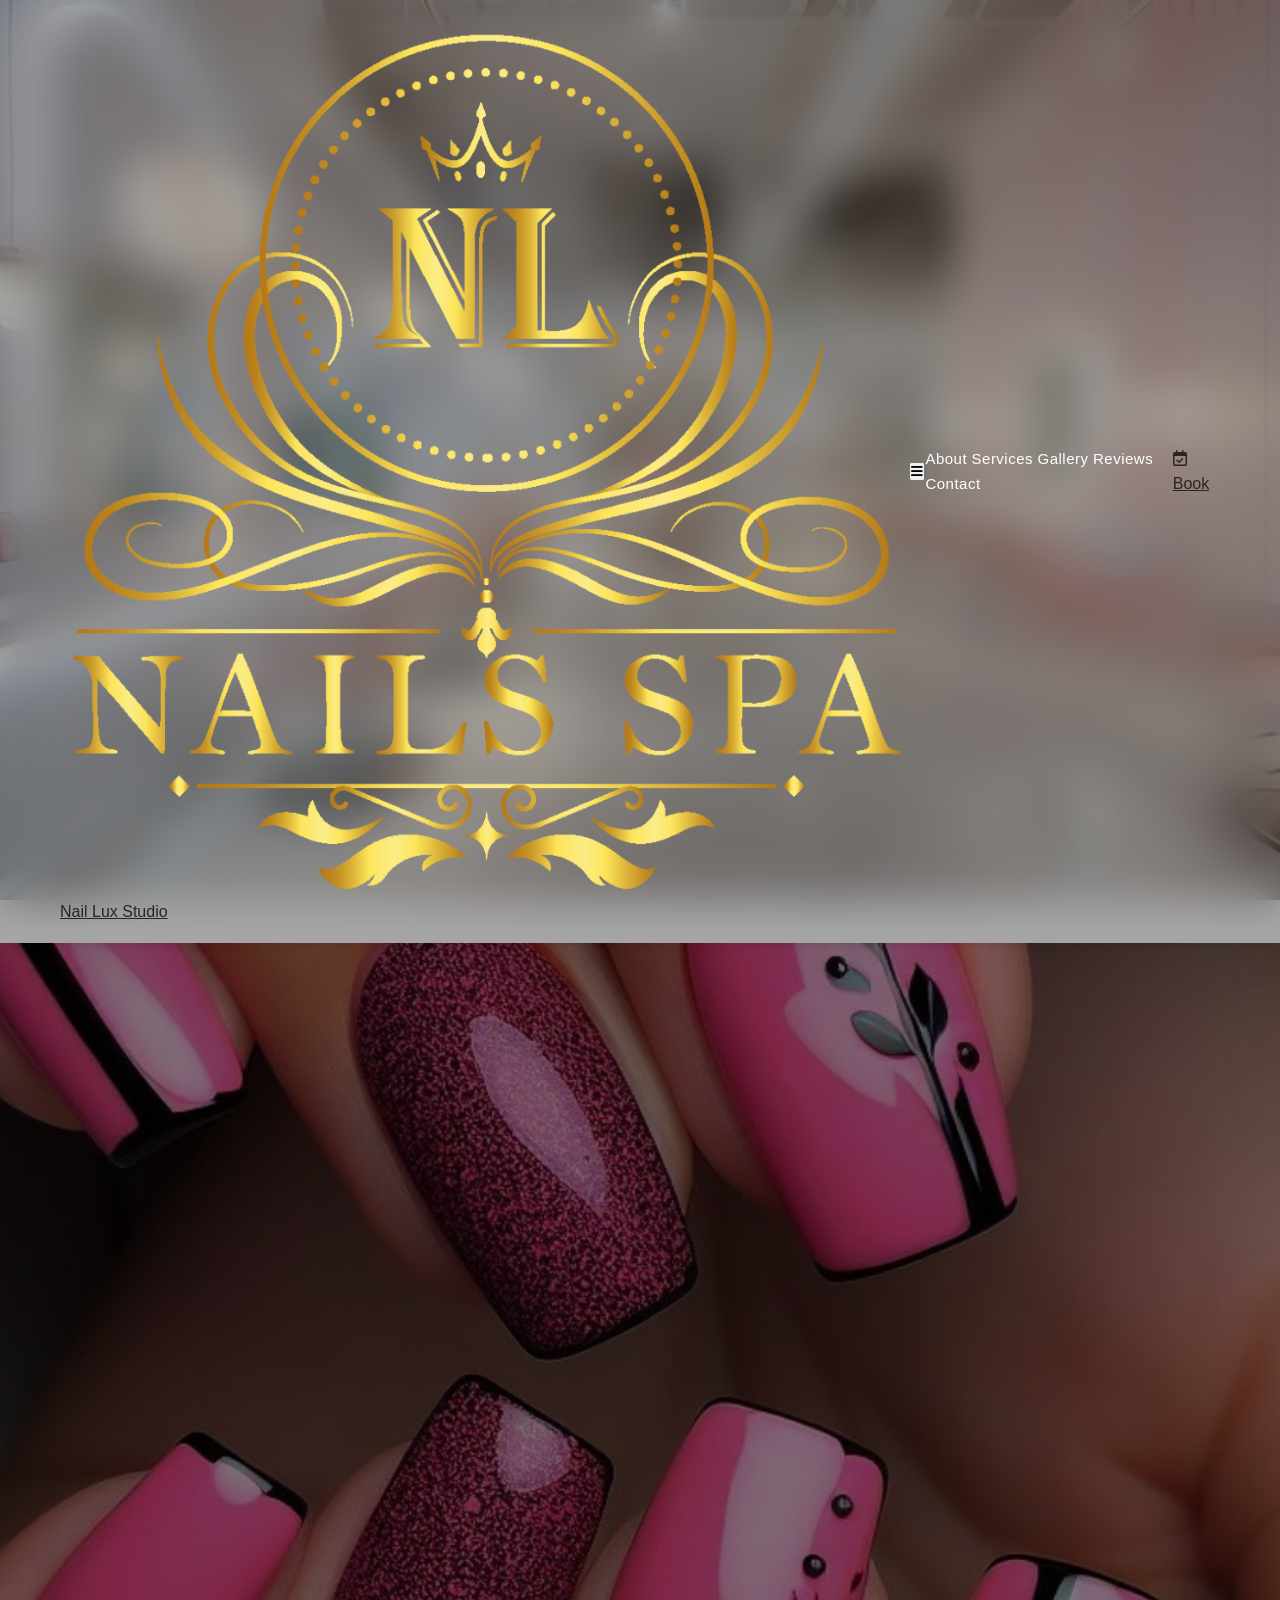
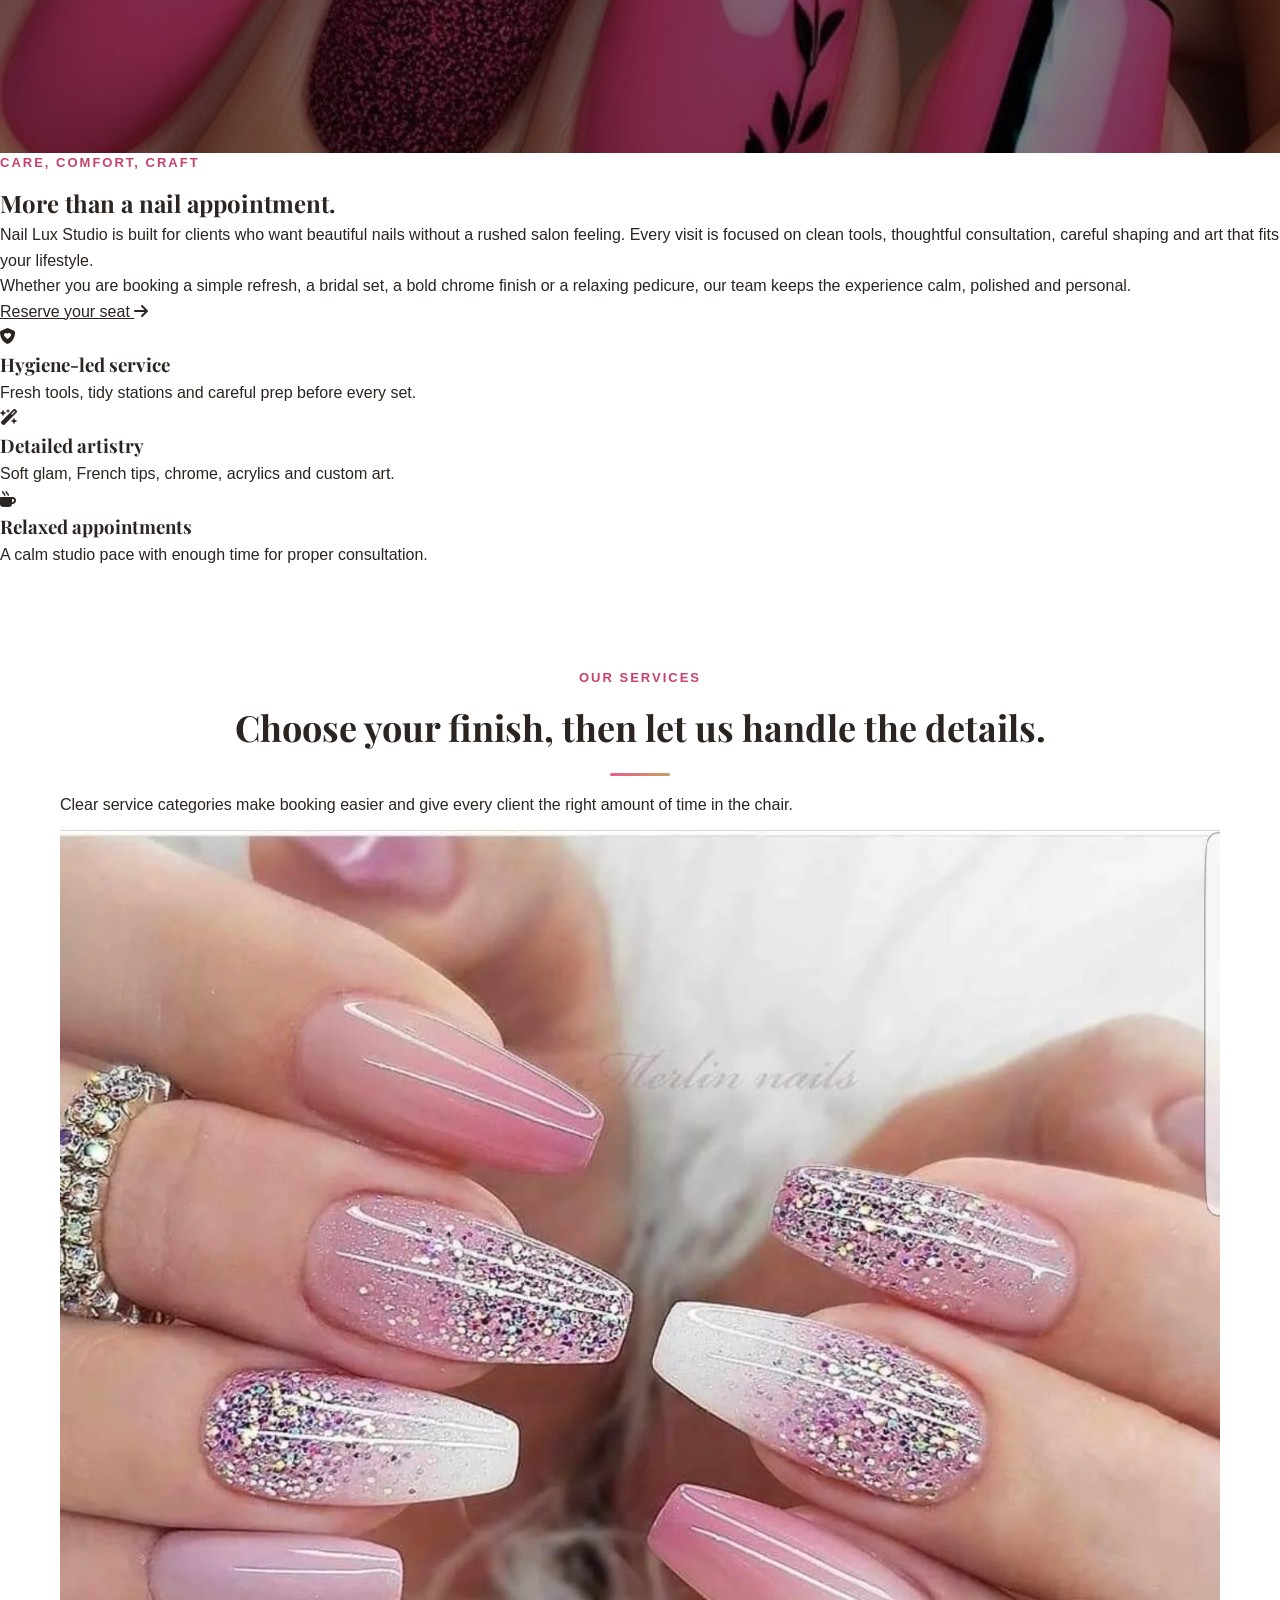
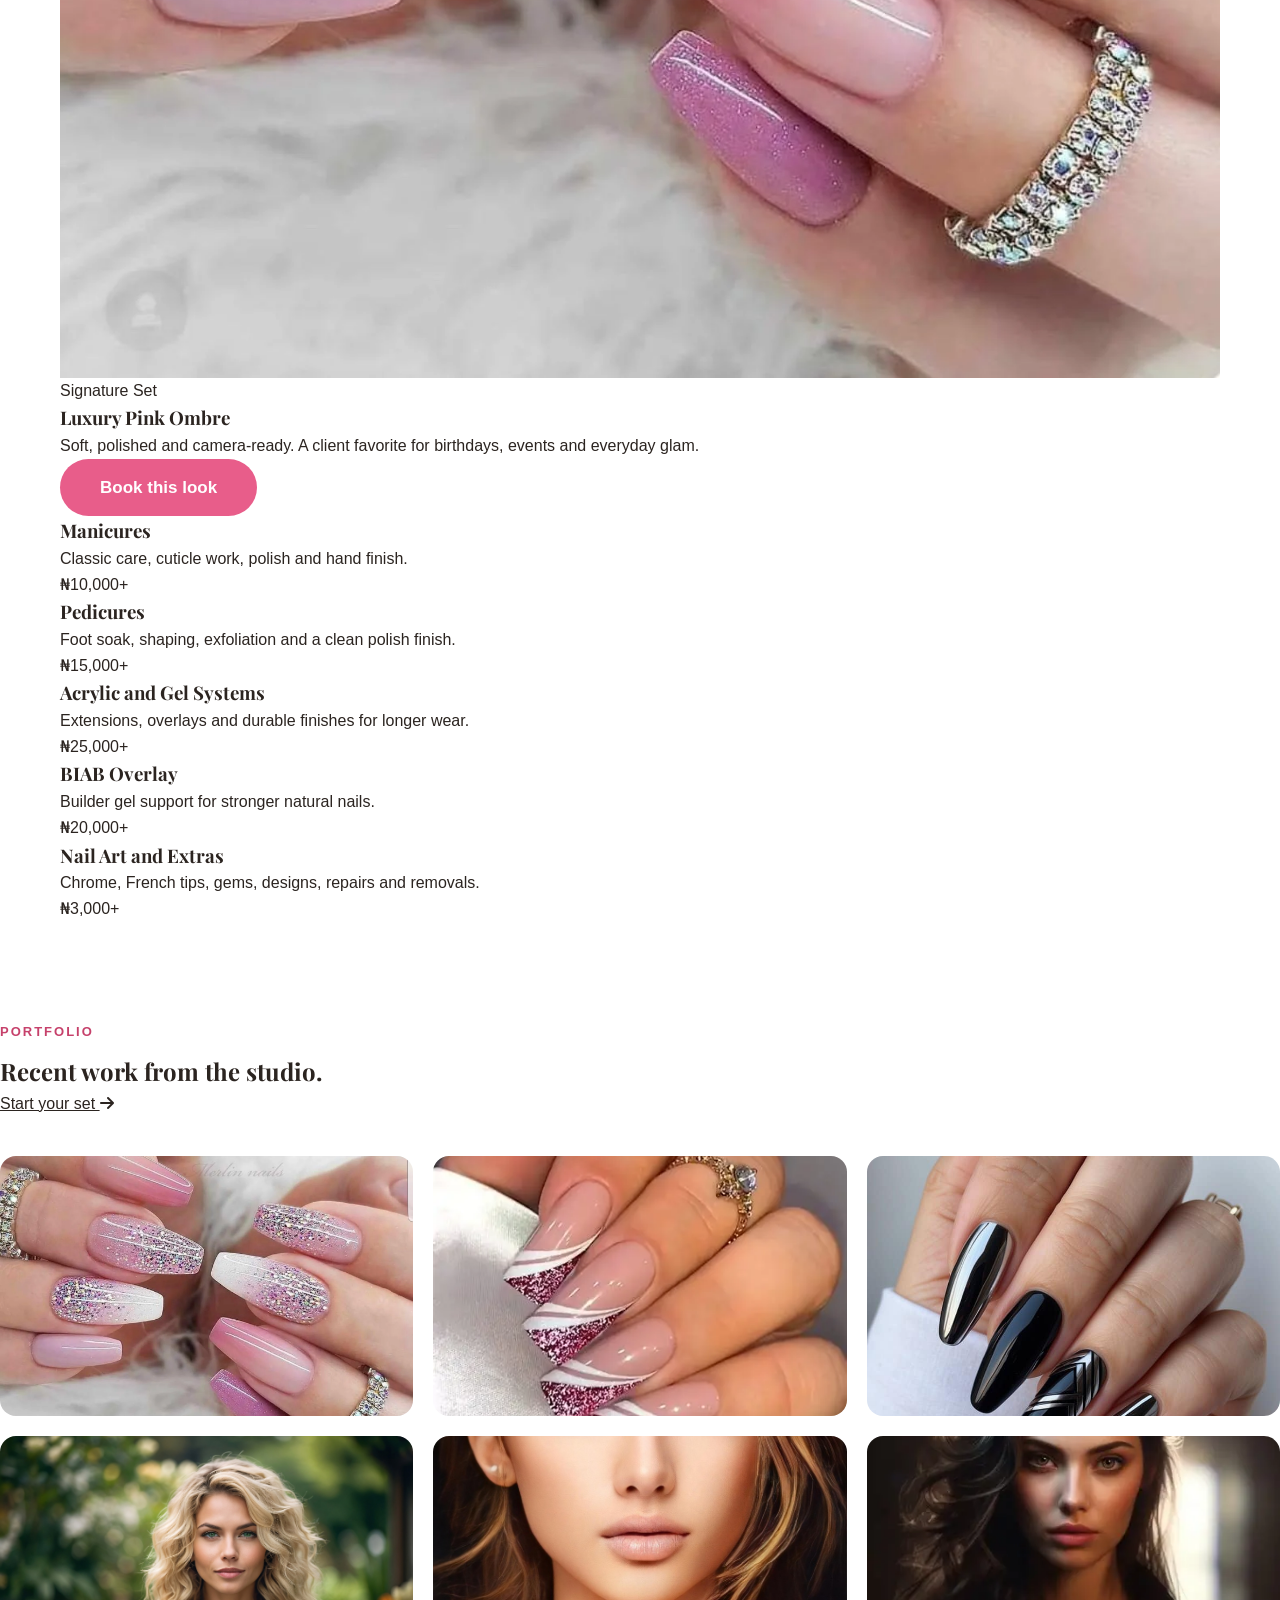
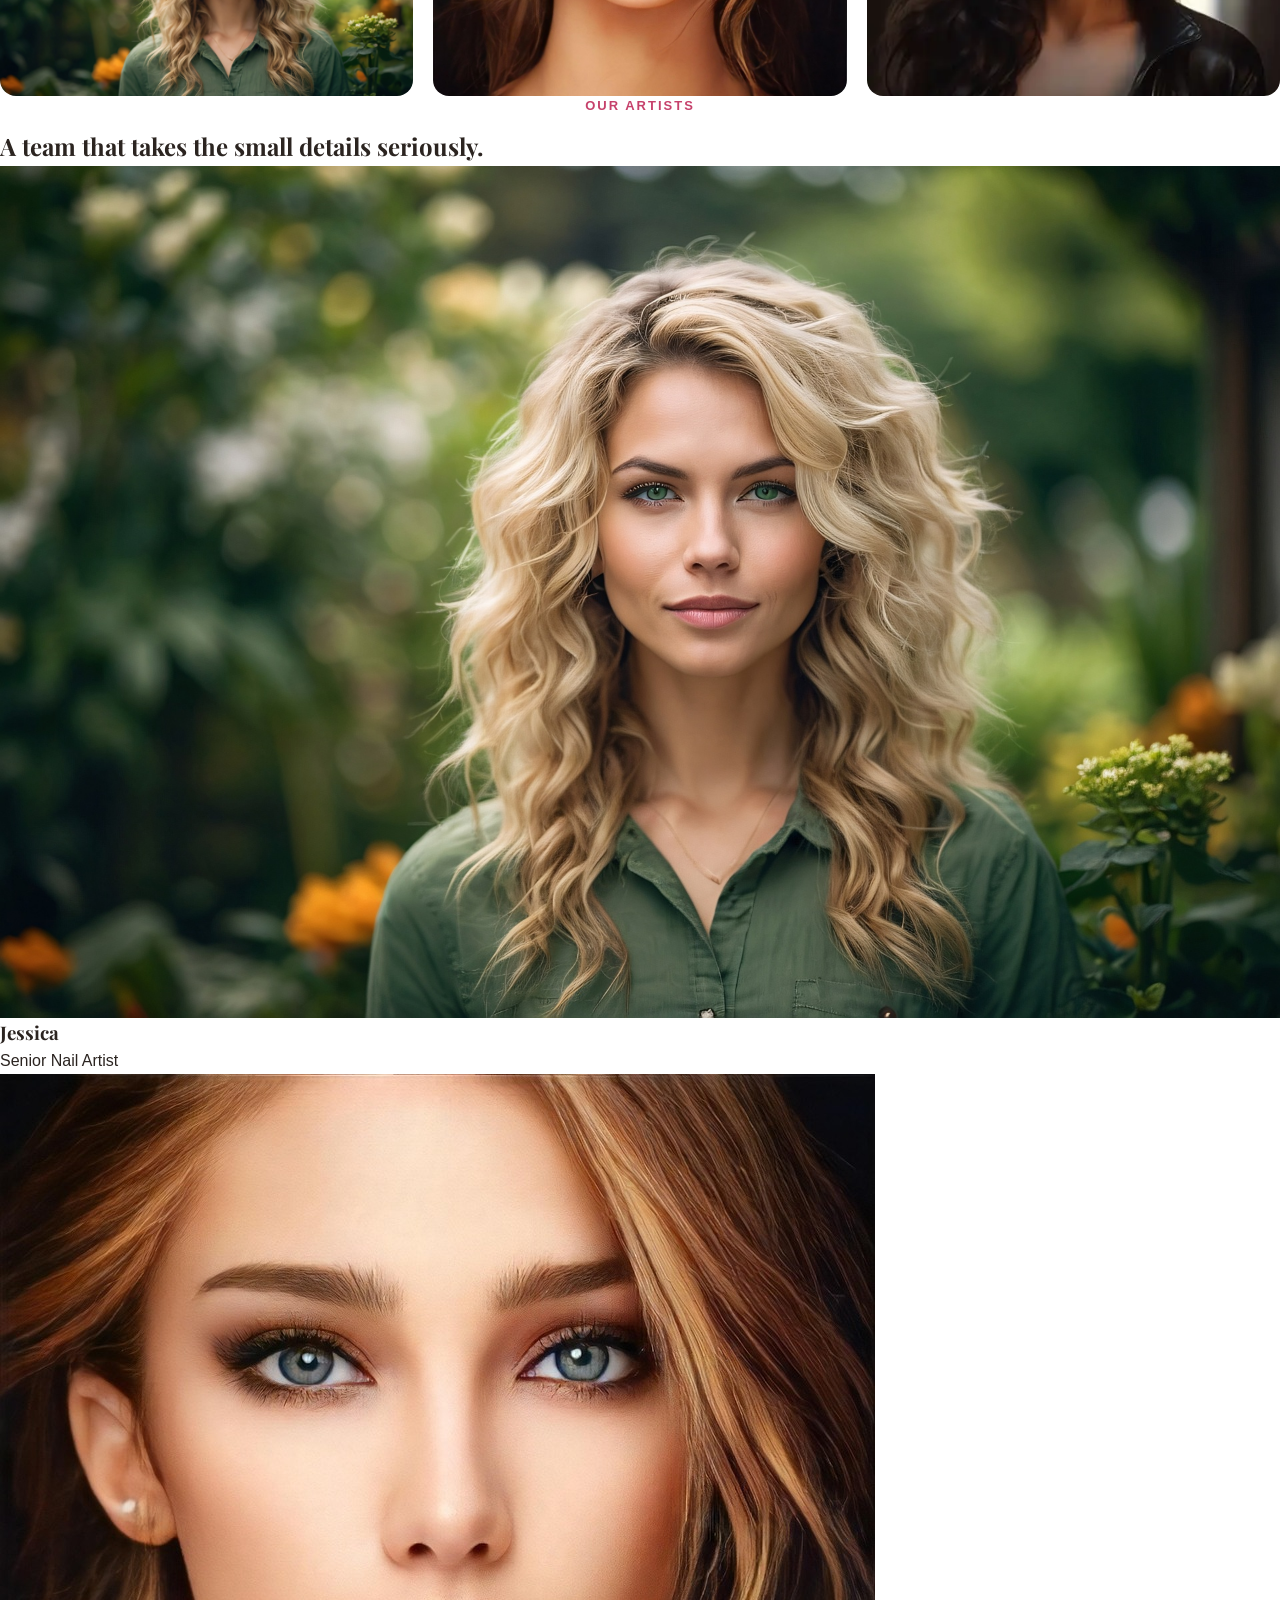
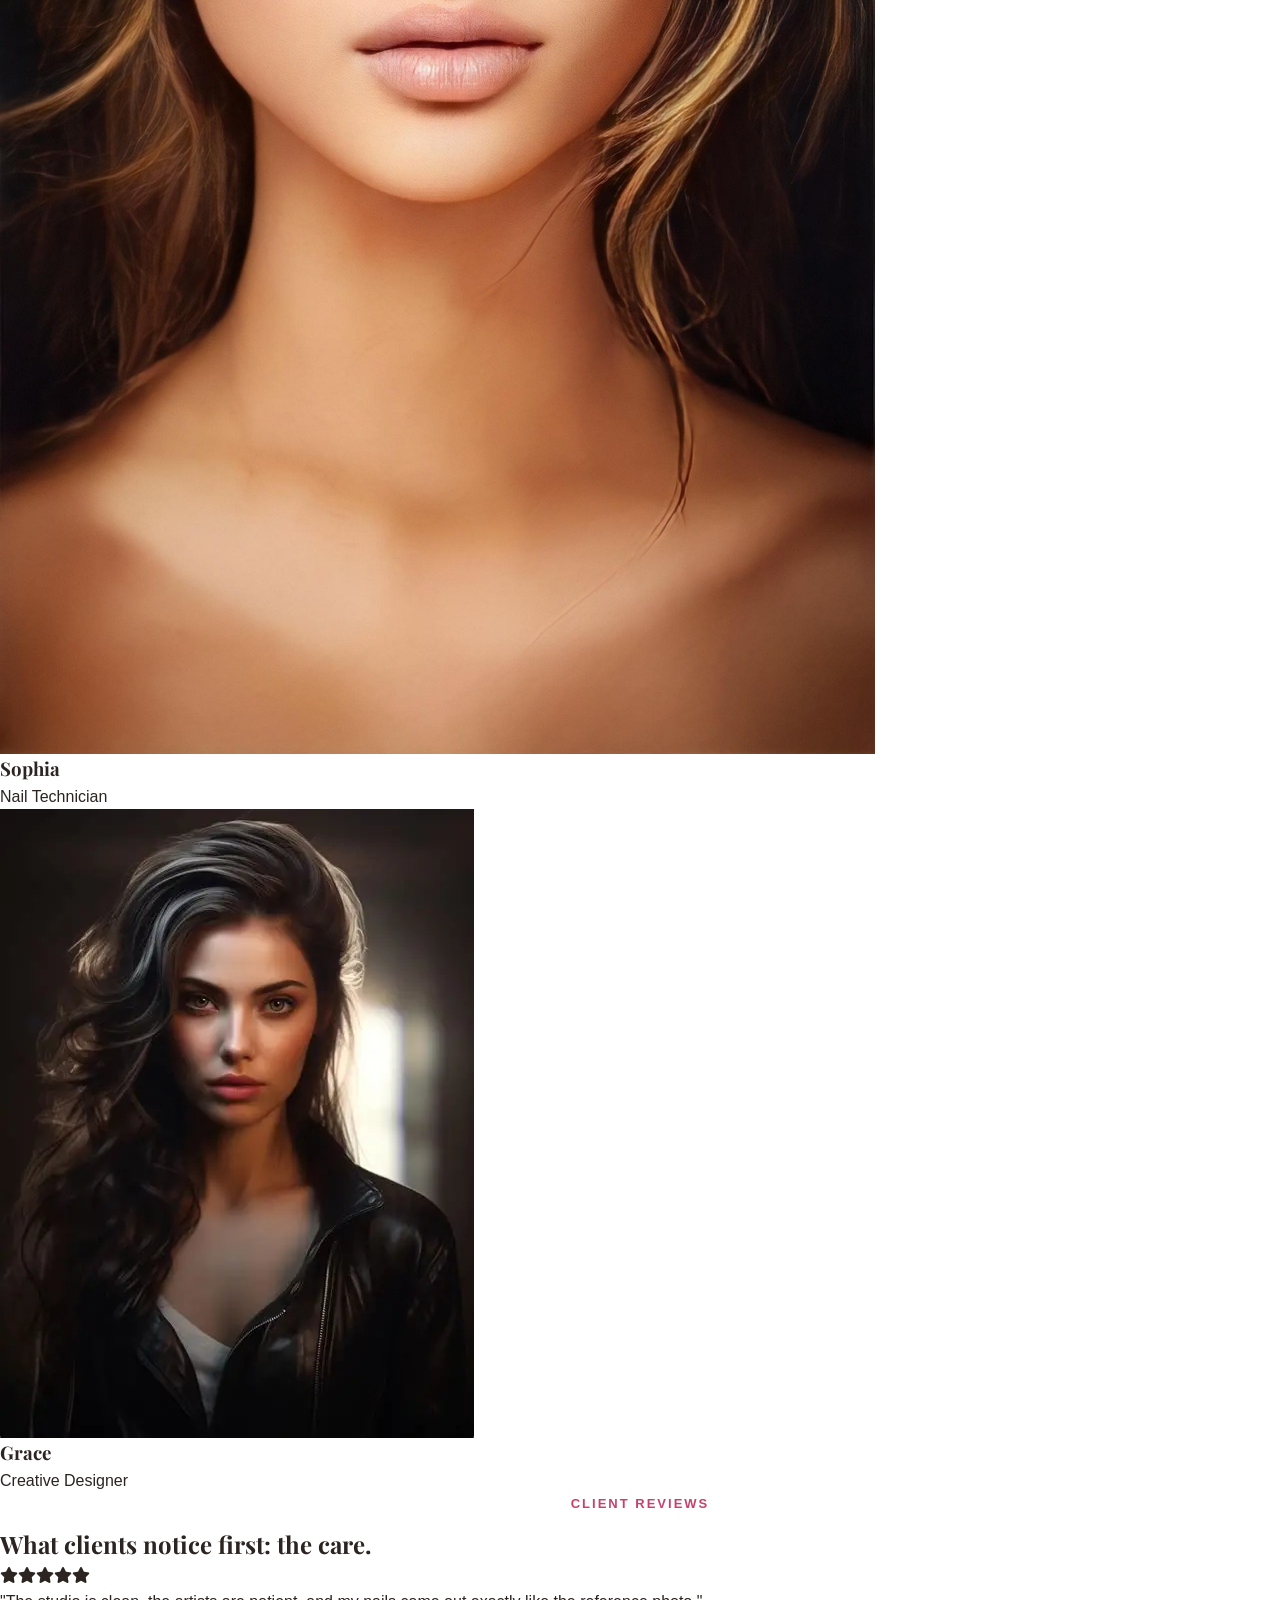
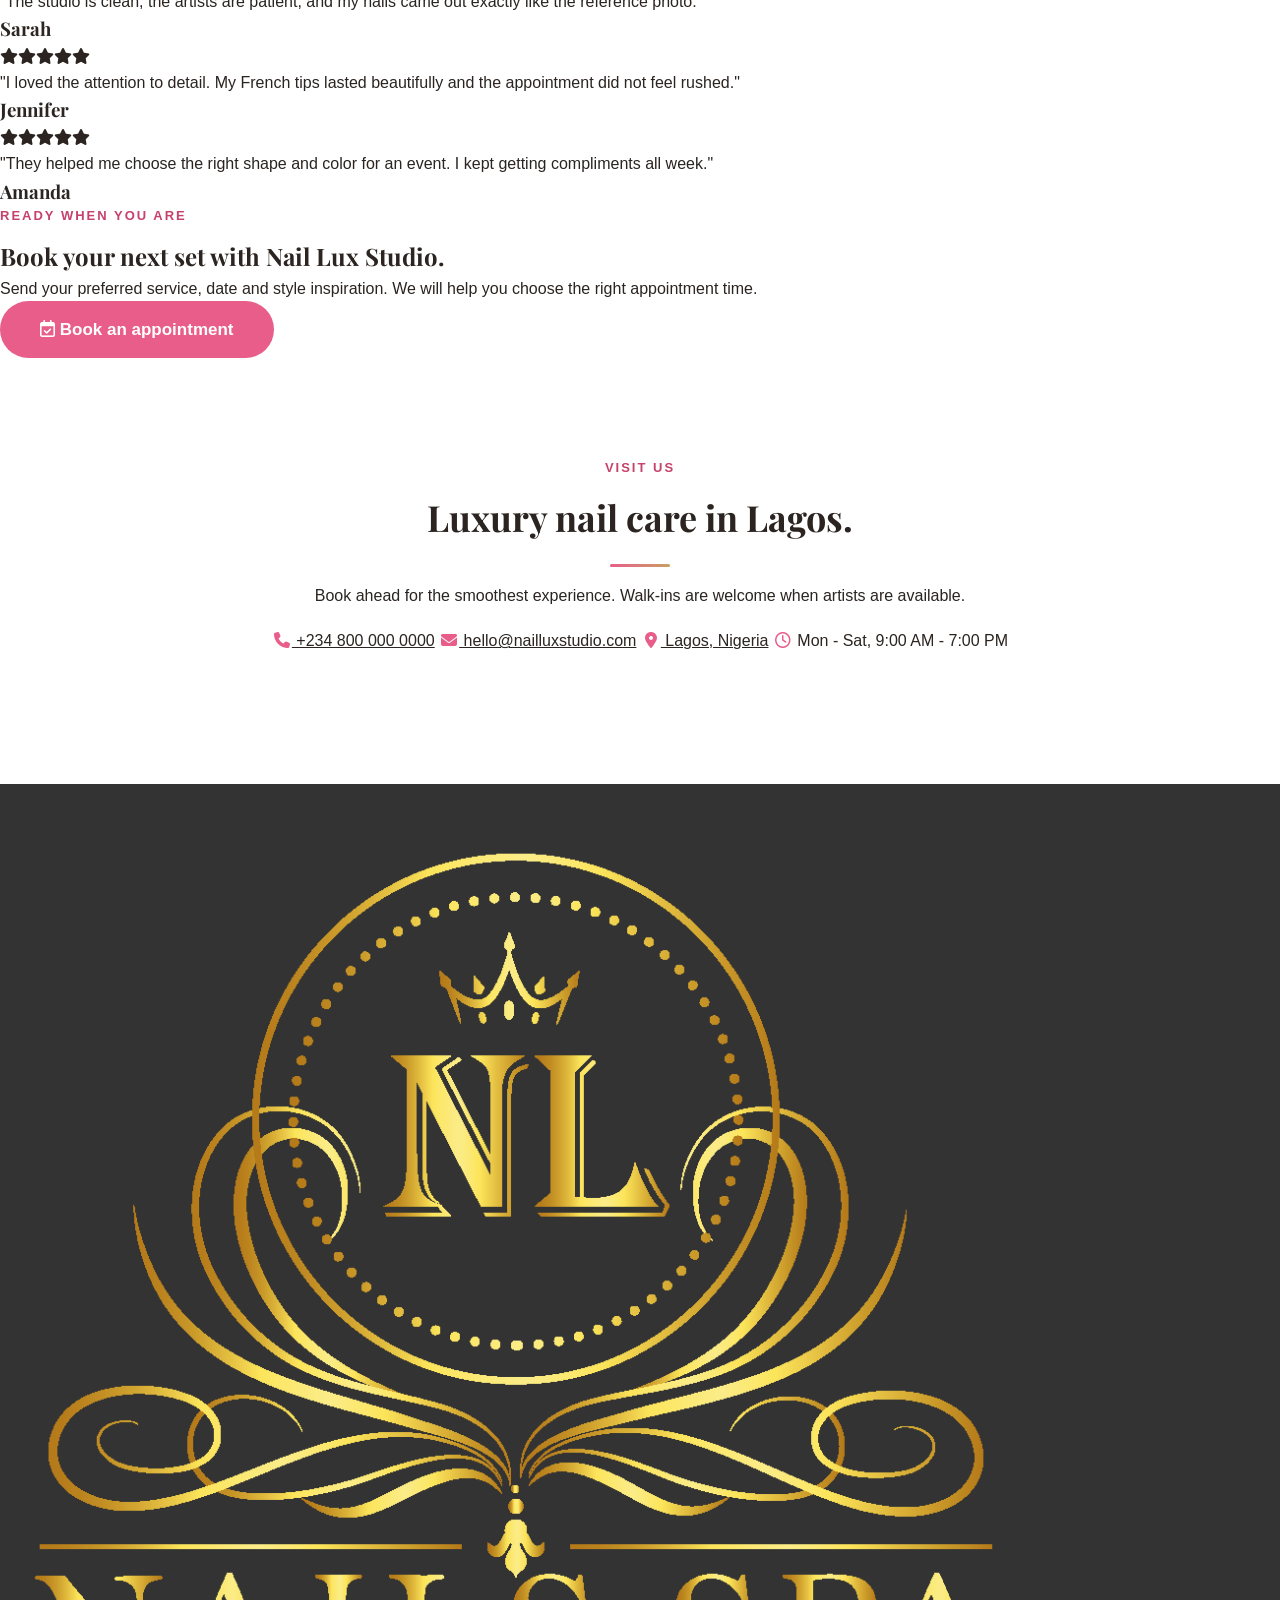
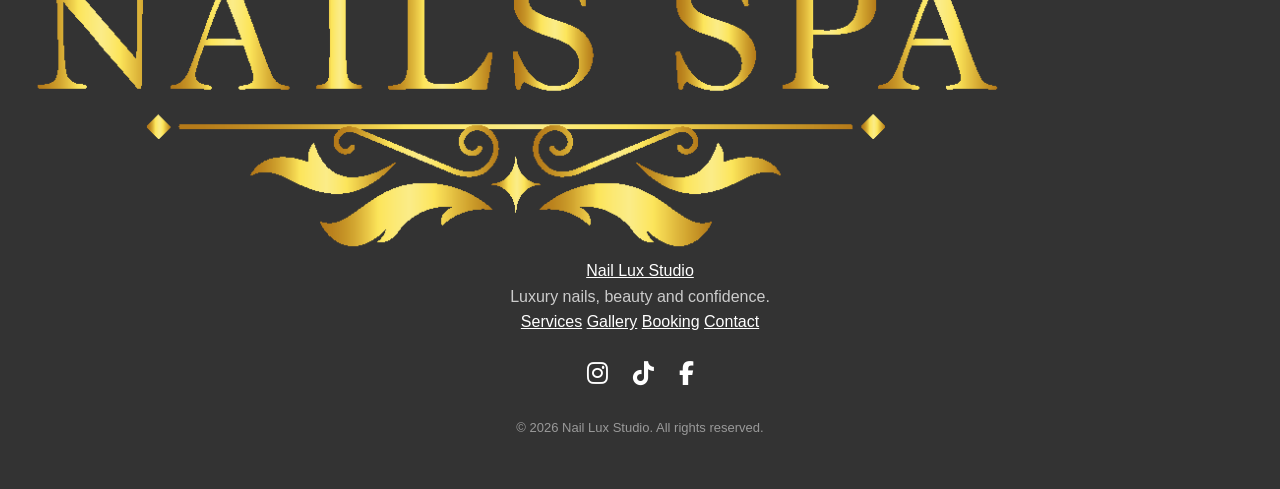
==== commit 7d5cda07: "Revise header structure and update meta description Updated the meta description for SEO and modifie" ====
--- a/index.html
+++ b/index.html
@@ -4,370 +4,207 @@
     <meta charset="UTF-8">
     <meta name="viewport" content="width=device-width, initial-scale=1.0">
     <title>Nail Lux Studio | Luxury Nail Salon in Lagos</title>
-    <meta name="description" content="Nail Lux Studio is a luxury nail salon in Lagos offering pink ombre, French tips, chrome nails and more. Book your appointment online today.">
+    <meta name="description" content="Nail Lux Studio is a luxury nail salon in Lagos offering manicures, pedicures, acrylics, gel nails, BIAB, nail art and professional nail care.">
     <link rel="icon" href="images/logo.png" type="image/png">
 
     <link rel="preconnect" href="https://fonts.googleapis.com">
     <link rel="preconnect" href="https://fonts.gstatic.com" crossorigin>
-    <link href="https://fonts.googleapis.com/css2?family=Playfair+Display:ital,wght@0,500;0,600;0,700;1,500&family=Poppins:wght@300;400;500;600;700&display=swap" rel="stylesheet">
+    <link href="https://fonts.googleapis.com/css2?family=Playfair+Display:wght@600;700&family=Plus+Jakarta+Sans:wght@400;500;600;700&display=swap" rel="stylesheet">
 
     <link rel="stylesheet" href="css/style.css">
     <link rel="stylesheet" href="https://cdnjs.cloudflare.com/ajax/libs/font-awesome/6.5.1/css/all.min.css">
 </head>
 <body>
-
-<header>
-    <div class="logo">
-        <img src="images/logo.png" alt="Nail Lux Studio logo">
-        <h1>Nail Lux Studio</h1>
-    </div>
-
-    <button class="nav-toggle" id="nav-toggle" aria-label="Toggle navigation menu" aria-expanded="false" aria-controls="nav-menu">
-        <span></span>
-        <span></span>
-        <span></span>
-    </button>
-
-    <nav>
-        <ul id="nav-menu">
-            <li><a href="#home">Home</a></li>
-            <li><a href="#services">Services</a></li>
-            <li><a href="#gallery">Gallery</a></li>
-            <li><a href="#contact">Contact</a></li>
-        </ul>
-    </nav>
-
-    <div class="icons">
-        <div class="account-wrapper">
-            <button class="icon-box" id="account-toggle" aria-label="Account" aria-haspopup="true" aria-expanded="false">
-                <i class="fa-regular fa-user"></i>
-            </button>
-            <div class="account-panel" id="account-panel"></div>
+    <header class="site-header" id="site-header">
+        <a class="brand" href="#home" aria-label="Nail Lux Studio home">
+            <img src="images/logo.png" alt="Nail Lux Studio logo">
+            <span>Nail Lux Studio</span>
+        </a>
+
+        <button class="menu-toggle" id="menu-toggle" type="button" aria-label="Open menu" aria-expanded="false" aria-controls="site-nav">
+            <i class="fa-solid fa-bars"></i>
+        </button>
+
+        <nav class="site-nav" id="site-nav" aria-label="Primary navigation">
+            <a href="#about">About</a>
+            <a href="#services">Services</a>
+            <a href="#gallery">Gallery</a>
+            <a href="#reviews">Reviews</a>
+            <a href="#contact">Contact</a>
+        </nav>
+
+        <a class="header-cta" href="booking.html">
+            <i class="fa-regular fa-calendar-check"></i>
+            Book
+        </a>
+    </header>
+
+    <main>
+        <section class="hero" id="home" aria-label="Nail Lux Studio introduction">
+            <video class="hero-video" autoplay muted loop playsinline poster="images/hero.jpg" aria-hidden="true">
+                <source src="videos/hero-loop.mp4" type="video/mp4">
+            </video>
+            <div class="hero-overlay"></div>
+            <div class="hero-content">
+                <p class="eyebrow">Luxury Nail Studio - Lagos</p>
+                <h1>Polished nails, calm care, and a studio experience worth returning for.</h1>
+                <p class="hero-copy">From clean classic sets to detailed nail art, our artists shape every appointment around comfort, precision and a finish that feels like you.</p>
+                <div class="hero-actions">
+                    <a class="btn btn-primary" href="booking.html">
+                        <i class="fa-regular fa-calendar-check"></i>
+                        Book an appointment
+                    </a>
+                    <a class="btn btn-secondary" href="#services">View services</a>
+                </div>
+            </div>
+            <div class="hero-details" aria-label="Studio highlights">
+                <span><strong>500+</strong> happy clients</span>
+                <span><strong>9</strong> service categories</span>
+                <span><strong>Lagos</strong> based studio</span>
+            </div>
+        </section>
+
+        <section class="intro section" id="about">
+            <div class="section-kicker">
+                <p class="eyebrow">Care, Comfort, Craft</p>
+                <h2>More than a nail appointment.</h2>
+            </div>
+            <div class="intro-grid">
+                <div class="intro-copy">
+                    <p>Nail Lux Studio is built for clients who want beautiful nails without a rushed salon feeling. Every visit is focused on clean tools, thoughtful consultation, careful shaping and art that fits your lifestyle.</p>
+                    <p>Whether you are booking a simple refresh, a bridal set, a bold chrome finish or a relaxing pedicure, our team keeps the experience calm, polished and personal.</p>
+                    <a class="text-link" href="booking.html">Reserve your seat <i class="fa-solid fa-arrow-right"></i></a>
+                </div>
+                <div class="experience-list">
+                    <article><i class="fa-solid fa-shield-heart"></i><div><h3>Hygiene-led service</h3><p>Fresh tools, tidy stations and careful prep before every set.</p></div></article>
+                    <article><i class="fa-solid fa-wand-magic-sparkles"></i><div><h3>Detailed artistry</h3><p>Soft glam, French tips, chrome, acrylics and custom art.</p></div></article>
+                    <article><i class="fa-solid fa-mug-hot"></i><div><h3>Relaxed appointments</h3><p>A calm studio pace with enough time for proper consultation.</p></div></article>
+                </div>
+            </div>
+        </section>
+
+        <section class="services section" id="services">
+            <div class="section-heading">
+                <p class="eyebrow center">Our Services</p>
+                <h2>Choose your finish, then let us handle the details.</h2>
+                <p>Clear service categories make booking easier and give every client the right amount of time in the chair.</p>
+            </div>
+
+            <div class="service-layout">
+                <article class="featured-service">
+                    <img src="images/nail1.jpg" alt="Luxury pink ombre nail design">
+                    <div>
+                        <span>Signature Set</span>
+                        <h3>Luxury Pink Ombre</h3>
+                        <p>Soft, polished and camera-ready. A client favorite for birthdays, events and everyday glam.</p>
+                        <a class="btn btn-primary" href="booking.html">Book this look</a>
+                    </div>
+                </article>
+
+                <div class="service-menu">
+                    <article class="service-row"><div><h3>Manicures</h3><p>Classic care, cuticle work, polish and hand finish.</p></div><span>&#8358;10,000+</span></article>
+                    <article class="service-row"><div><h3>Pedicures</h3><p>Foot soak, shaping, exfoliation and a clean polish finish.</p></div><span>&#8358;15,000+</span></article>
+                    <article class="service-row"><div><h3>Acrylic and Gel Systems</h3><p>Extensions, overlays and durable finishes for longer wear.</p></div><span>&#8358;25,000+</span></article>
+                    <article class="service-row"><div><h3>BIAB Overlay</h3><p>Builder gel support for stronger natural nails.</p></div><span>&#8358;20,000+</span></article>
+                    <article class="service-row"><div><h3>Nail Art and Extras</h3><p>Chrome, French tips, gems, designs, repairs and removals.</p></div><span>&#8358;3,000+</span></article>
+                </div>
+            </div>
+        </section>
+
+        <section class="lookbook section" id="gallery">
+            <div class="section-heading split">
+                <div>
+                    <p class="eyebrow">Portfolio</p>
+                    <h2>Recent work from the studio.</h2>
+                </div>
+                <a class="text-link" href="booking.html">Start your set <i class="fa-solid fa-arrow-right"></i></a>
+            </div>
+
+            <div class="gallery-grid">
+                <img src="images/nail1.jpg" alt="Pink ombre manicure close-up">
+                <img src="images/nail2.jpg" alt="Classic French manicure close-up">
+                <img src="images/nail3.jpg" alt="Chrome finish manicure close-up">
+                <img src="images/team1.jpg" alt="Nail artist preparing a luxury nail appointment">
+                <img src="images/team2.jpg" alt="Nail technician working in the studio">
+                <img src="images/team3.jpg" alt="Creative nail designer at Nail Lux Studio">
+            </div>
+        </section>
+
+        <section class="artists section">
+            <div class="section-heading">
+                <p class="eyebrow center">Our Artists</p>
+                <h2>A team that takes the small details seriously.</h2>
+            </div>
+
+            <div class="artist-grid">
+                <article class="artist-card"><img src="images/team1.jpg" alt="Jessica, Senior Nail Artist at Nail Lux Studio"><h3>Jessica</h3><p>Senior Nail Artist</p></article>
+                <article class="artist-card"><img src="images/team2.jpg" alt="Sophia, Nail Technician at Nail Lux Studio"><h3>Sophia</h3><p>Nail Technician</p></article>
+                <article class="artist-card"><img src="images/team3.jpg" alt="Grace, Creative Designer at Nail Lux Studio"><h3>Grace</h3><p>Creative Designer</p></article>
+            </div>
+        </section>
+
+        <section class="reviews section" id="reviews">
+            <div class="section-heading">
+                <p class="eyebrow center">Client Reviews</p>
+                <h2>What clients notice first: the care.</h2>
+            </div>
+
+            <div class="review-grid">
+                <article class="review-card"><div class="stars"><i class="fa-solid fa-star"></i><i class="fa-solid fa-star"></i><i class="fa-solid fa-star"></i><i class="fa-solid fa-star"></i><i class="fa-solid fa-star"></i></div><p>"The studio is clean, the artists are patient, and my nails came out exactly like the reference photo."</p><h3>Sarah</h3></article>
+                <article class="review-card"><div class="stars"><i class="fa-solid fa-star"></i><i class="fa-solid fa-star"></i><i class="fa-solid fa-star"></i><i class="fa-solid fa-star"></i><i class="fa-solid fa-star"></i></div><p>"I loved the attention to detail. My French tips lasted beautifully and the appointment did not feel rushed."</p><h3>Jennifer</h3></article>
+                <article class="review-card"><div class="stars"><i class="fa-solid fa-star"></i><i class="fa-solid fa-star"></i><i class="fa-solid fa-star"></i><i class="fa-solid fa-star"></i><i class="fa-solid fa-star"></i></div><p>"They helped me choose the right shape and color for an event. I kept getting compliments all week."</p><h3>Amanda</h3></article>
+            </div>
+        </section>
+
+        <section class="booking-band">
+            <div>
+                <p class="eyebrow">Ready when you are</p>
+                <h2>Book your next set with Nail Lux Studio.</h2>
+                <p>Send your preferred service, date and style inspiration. We will help you choose the right appointment time.</p>
+            </div>
+            <a class="btn btn-primary" href="booking.html"><i class="fa-regular fa-calendar-check"></i> Book an appointment</a>
+        </section>
+
+        <section class="contact section" id="contact">
+            <div class="contact-card">
+                <div>
+                    <p class="eyebrow">Visit Us</p>
+                    <h2>Luxury nail care in Lagos.</h2>
+                    <p>Book ahead for the smoothest experience. Walk-ins are welcome when artists are available.</p>
+                </div>
+
+                <div class="contact-list">
+                    <a href="tel:+2348000000000"><i class="fa-solid fa-phone"></i> +234 800 000 0000</a>
+                    <a href="mailto:hello@nailluxstudio.com"><i class="fa-solid fa-envelope"></i> hello@nailluxstudio.com</a>
+                    <a href="https://www.google.com/maps/search/?api=1&query=Lagos%2C%20Nigeria" target="_blank" rel="noreferrer"><i class="fa-solid fa-location-dot"></i> Lagos, Nigeria</a>
+                    <span><i class="fa-regular fa-clock"></i> Mon - Sat, 9:00 AM - 7:00 PM</span>
+                </div>
+            </div>
+        </section>
+    </main>
+
+    <footer class="site-footer">
+        <div>
+            <a class="brand footer-brand" href="#home">
+                <img src="images/logo.png" alt="Nail Lux Studio logo">
+                <span>Nail Lux Studio</span>
+            </a>
+            <p>Luxury nails, beauty and confidence.</p>
         </div>
-
-        <button class="icon-box search-icon" id="search-toggle" aria-label="Search services">
-            <i class="fa-solid fa-magnifying-glass"></i>
-        </button>
-
-        <button class="icon-box" id="wishlist-toggle" aria-label="Open wishlist">
-            <i class="fa-regular fa-heart"></i>
-            <span id="wishlist-count">0</span>
-        </button>
-
-        <button class="icon-box cart-icon" aria-label="Open cart">
-            <i class="fa-solid fa-cart-shopping"></i>
-            <span id="cart-count">0</span>
-        </button>
-    </div>
-</header>
-
-<!-- Auth modal (Log In / Sign Up) -->
-<div class="modal-overlay" id="auth-modal">
-    <div class="modal">
-        <button class="modal-close" id="auth-modal-close" aria-label="Close">
-            <i class="fa-solid fa-xmark"></i>
-        </button>
-
-        <div class="modal-tabs">
-            <button class="tab-btn active" data-tab="login" type="button">Log In</button>
-            <button class="tab-btn" data-tab="signup" type="button">Sign Up</button>
+        <div class="footer-links">
+            <a href="#services">Services</a>
+            <a href="#gallery">Gallery</a>
+            <a href="booking.html">Booking</a>
+            <a href="#contact">Contact</a>
         </div>
-
-        <form id="login-form" class="auth-form" novalidate>
-            <label class="visually-hidden" for="login-email">Email</label>
-            <input type="email" id="login-email" placeholder="Email" required>
-
-            <label class="visually-hidden" for="login-password">Password</label>
-            <input type="password" id="login-password" placeholder="Password" required>
-
-            <p class="form-error" id="login-error" aria-live="polite"></p>
-            <button type="submit" class="btn btn-primary btn-block">Log In</button>
-        </form>
-
-        <form id="signup-form" class="auth-form hidden" novalidate>
-            <label class="visually-hidden" for="signup-name">Full Name</label>
-            <input type="text" id="signup-name" placeholder="Full Name" required>
-
-            <label class="visually-hidden" for="signup-email">Email</label>
-            <input type="email" id="signup-email" placeholder="Email" required>
-
-            <label class="visually-hidden" for="signup-password">Password</label>
-            <input type="password" id="signup-password" placeholder="Password (min. 6 characters)" minlength="6" required>
-
-            <p class="form-error" id="signup-error" aria-live="polite"></p>
-            <button type="submit" class="btn btn-primary btn-block">Create Account</button>
-        </form>
-
-        <p class="modal-note">Your account is currently saved in this browser only, until Nail Lux Studio connects a real server.</p>
-    </div>
-</div>
-
-<div class="cart-overlay" id="cart-overlay"></div>
-
-<section class="hero" id="home">
-    <video class="hero-video" autoplay muted loop playsinline poster="images/hero.jpg">
-        <source src="videos/hero-loop.mp4" type="video/mp4">
-    </video>
-    <div class="hero-overlay"></div>
-
-    <div class="hero-text">
-        <p class="eyebrow">Luxury Nail Studio &middot; Lagos</p>
-        <h2>Luxury Nails for Every Occasion</h2>
-        <p>Discover beautiful nail designs crafted with elegance, creativity, and care.</p>
-        <a href="booking.html" class="btn btn-primary">Book Now</a>
-    </div>
-</section>
-
-<section class="services" id="services">
-    <p class="eyebrow center">What We Offer</p>
-    <h2>Trending Nail Designs</h2>
-
-    <label for="search" class="visually-hidden">Search nail designs</label>
-    <input type="text" id="search" placeholder="Search nail designs...">
-
-    <div class="services-container">
-
-        <div class="service-card">
-            <img src="images/nail1.jpg" alt="Luxury pink ombre nail design">
-            <h3>Luxury Pink Ombre</h3>
-            <div class="rating" aria-label="5 out of 5 stars">⭐⭐⭐⭐⭐</div>
-            <p class="price">₦12,000</p>
-            <div class="card-buttons">
-                <button class="wishlist-btn" data-name="Luxury Pink Ombre" data-price="12000">
-                    <i class="fa-regular fa-heart"></i>
-                    Wishlist
-                </button>
-                <button class="cart-btn" data-name="Luxury Pink Ombre" data-price="12000">
-                    <i class="fa-solid fa-cart-shopping"></i>
-                    Add Service
-                </button>
-            </div>
-            <p class="in-cart-note"></p>
+        <div class="socials">
+            <a href="#" aria-label="Instagram"><i class="fa-brands fa-instagram"></i></a>
+            <a href="#" aria-label="TikTok"><i class="fa-brands fa-tiktok"></i></a>
+            <a href="#" aria-label="Facebook"><i class="fa-brands fa-facebook-f"></i></a>
         </div>
-
-        <div class="service-card">
-            <img src="images/nail2.jpg" alt="French tips nail design">
-            <h3>French Tips</h3>
-            <div class="rating" aria-label="5 out of 5 stars">⭐⭐⭐⭐⭐</div>
-            <p class="price">₦10,000</p>
-            <div class="card-buttons">
-                <button class="wishlist-btn" data-name="French Tips" data-price="10000">
-                    <i class="fa-regular fa-heart"></i>
-                    Wishlist
-                </button>
-                <button class="cart-btn" data-name="French Tips" data-price="10000">
-                    <i class="fa-solid fa-cart-shopping"></i>
-                    Add Service
-                </button>
-            </div>
-            <p class="in-cart-note"></p>
-        </div>
-
-        <div class="service-card">
-            <img src="images/nail3.jpg" alt="Chrome nail design">
-            <h3>Chrome Nails</h3>
-            <div class="rating" aria-label="5 out of 5 stars">⭐⭐⭐⭐⭐</div>
-            <p class="price">₦15,000</p>
-            <div class="card-buttons">
-                <button class="wishlist-btn" data-name="Chrome Nails" data-price="15000">
-                    <i class="fa-regular fa-heart"></i>
-                    Wishlist
-                </button>
-                <button class="cart-btn" data-name="Chrome Nails" data-price="15000">
-                    <i class="fa-solid fa-cart-shopping"></i>
-                    Add Service
-                </button>
-            </div>
-            <p class="in-cart-note"></p>
-        </div>
-
-    </div>
-</section>
-
-<section class="why-us">
-    <div class="panel">
-        <p class="eyebrow center">Why Nail Lux</p>
-        <h2>Why Choose Nail Lux Studio?</h2>
-
-        <div class="features">
-            <div class="feature-box">
-                <i class="fa-solid fa-award"></i>
-                <h3>Certified Experts</h3>
-                <p>Our experienced technicians deliver elegant nail designs with professional care.</p>
-            </div>
-
-            <div class="feature-box">
-                <i class="fa-solid fa-heart"></i>
-                <h3>500+ Happy Clients</h3>
-                <p>Our customers keep coming back because they love our quality and service.</p>
-            </div>
-
-            <div class="feature-box">
-                <i class="fa-solid fa-sparkles"></i>
-                <h3>Luxury Experience</h3>
-                <p>Relax in a clean, stylish, and welcoming salon environment.</p>
-            </div>
-        </div>
-    </div>
-</section>
-
-<section class="testimonials">
-    <p class="eyebrow center">Testimonials</p>
-    <h2>What Our Clients Say</h2>
-
-    <div class="testimonial-container">
-        <div class="testimonial">
-            <div class="rating" aria-label="5 out of 5 stars">⭐⭐⭐⭐⭐</div>
-            <p>"The best nail studio I've ever visited."</p>
-            <h4>&mdash; Sarah</h4>
-        </div>
-
-        <div class="testimonial">
-            <div class="rating" aria-label="5 out of 5 stars">⭐⭐⭐⭐⭐</div>
-            <p>"Beautiful designs and amazing customer service."</p>
-            <h4>&mdash; Jennifer</h4>
-        </div>
-
-        <div class="testimonial">
-            <div class="rating" aria-label="5 out of 5 stars">⭐⭐⭐⭐⭐</div>
-            <p>"I always leave feeling confident."</p>
-            <h4>&mdash; Amanda</h4>
-        </div>
-    </div>
-</section>
-
-<section class="gallery" id="gallery">
-    <p class="eyebrow center">Portfolio</p>
-    <h2>Our Recent Work</h2>
-
-    <div class="gallery-grid">
-        <img src="images/nail1.jpg" alt="Luxury pink ombre nail design">
-        <img src="images/nail2.jpg" alt="French tips nail design">
-        <img src="images/nail3.jpg" alt="Chrome nail design">
-        <img src="images/nail1.jpg" alt="Pink ombre manicure close-up">
-        <img src="images/nail2.jpg" alt="Classic French manicure close-up">
-        <img src="images/nail3.jpg" alt="Chrome finish manicure close-up">
-    </div>
-</section>
-
-<section class="team">
-    <div class="panel">
-        <p class="eyebrow center">Our Artists</p>
-        <h2>Meet Our Experts</h2>
-
-        <div class="team-container">
-            <div class="member">
-                <img src="images/team1.jpg" alt="Jessica, Senior Nail Artist at Nail Lux Studio">
-                <h3>Jessica</h3>
-                <p>Senior Nail Artist</p>
-            </div>
-
-            <div class="member">
-                <img src="images/team2.jpg" alt="Sophia, Nail Technician at Nail Lux Studio">
-                <h3>Sophia</h3>
-                <p>Nail Technician</p>
-            </div>
-
-            <div class="member">
-                <img src="images/team3.jpg" alt="Grace, Creative Designer at Nail Lux Studio">
-                <h3>Grace</h3>
-                <p>Creative Designer</p>
-            </div>
-        </div>
-    </div>
-</section>
-
-<section class="contact" id="contact">
-    <div class="panel">
-        <p class="eyebrow center">Get In Touch</p>
-        <h2>Contact Us</h2>
-
-        <div class="contact-list">
-            <p><i class="fa-solid fa-location-dot"></i> Lagos, Nigeria</p>
-            <p><i class="fa-solid fa-phone"></i> +234 800 000 0000</p>
-            <p><i class="fa-solid fa-envelope"></i> hello@nailluxstudio.com</p>
-        </div>
-
-        <a href="booking.html" class="btn btn-primary">Book an Appointment</a>
-    </div>
-</section>
-
-<section class="faq">
-    <p class="eyebrow center">FAQ</p>
-    <h2>Frequently Asked Questions</h2>
-
-    <details>
-        <summary>How long do nails last?</summary>
-        <p>Normally between 3-4 weeks.</p>
-    </details>
-
-    <details>
-        <summary>Do I need an appointment?</summary>
-        <p>Appointments are recommended.</p>
-    </details>
-
-    <details>
-        <summary>Can I book online?</summary>
-        <p>Yes, using our booking page.</p>
-    </details>
-</section>
-
-<div class="cart-sidebar" id="cart-sidebar" aria-label="Shopping cart">
-    <div class="cart-header">
-        <h2>Your Cart</h2>
-        <button class="close-cart" id="close-cart" aria-label="Close cart">
-            <i class="fa-solid fa-xmark"></i>
-        </button>
-    </div>
-
-    <div id="cart-items">
-        <p class="cart-empty">Your cart is empty.</p>
-    </div>
-
-    <div class="promo-row">
-        <label class="visually-hidden" for="promo-code">Promo code</label>
-        <input type="text" id="promo-code" placeholder="Promo code">
-        <button id="apply-promo" class="btn-promo" type="button">Apply</button>
-    </div>
-    <p class="promo-message" id="promo-message" aria-live="polite"></p>
-
-    <div class="cart-summary">
-        <p class="summary-row"><span>Subtotal</span><span id="cart-subtotal">₦0</span></p>
-        <p class="summary-row discount-row" id="discount-row" hidden><span>Discount</span><span id="cart-discount">-₦0</span></p>
-        <p class="summary-row total-row"><span>Total</span><span>₦<span id="cart-total">0</span></span></p>
-    </div>
-
-    <a href="booking.html">
-        <button class="checkout-btn">Proceed to Booking</button>
-    </a>
-</div>
-
-<div class="cart-sidebar" id="wishlist-sidebar" aria-label="Wishlist">
-    <div class="cart-header">
-        <h2>Your Wishlist</h2>
-        <button class="close-cart" id="close-wishlist" aria-label="Close wishlist">
-            <i class="fa-solid fa-xmark"></i>
-        </button>
-    </div>
-
-    <div id="wishlist-items">
-        <p class="cart-empty">Your wishlist is empty.</p>
-    </div>
-</div>
-
-<footer>
-    <h2>Nail Lux Studio</h2>
-    <p>Luxury Nails &bull; Beauty &bull; Confidence</p>
-
-    <div class="socials">
-        <a href="#" aria-label="Facebook"><i class="fab fa-facebook"></i></a>
-        <a href="#" aria-label="Instagram"><i class="fab fa-instagram"></i></a>
-        <a href="#" aria-label="TikTok"><i class="fab fa-tiktok"></i></a>
-    </div>
-
-    <p class="copyright">&copy; 2026 Nail Lux Studio. All rights reserved.</p>
-</footer>
-
-<script src="js/script.js"></script>
+        <p class="copyright">&copy; 2026 Nail Lux Studio. All rights reserved.</p>
+    </footer>
+
+    <script src="js/script.js"></script>
 </body>
-</html>+</html>
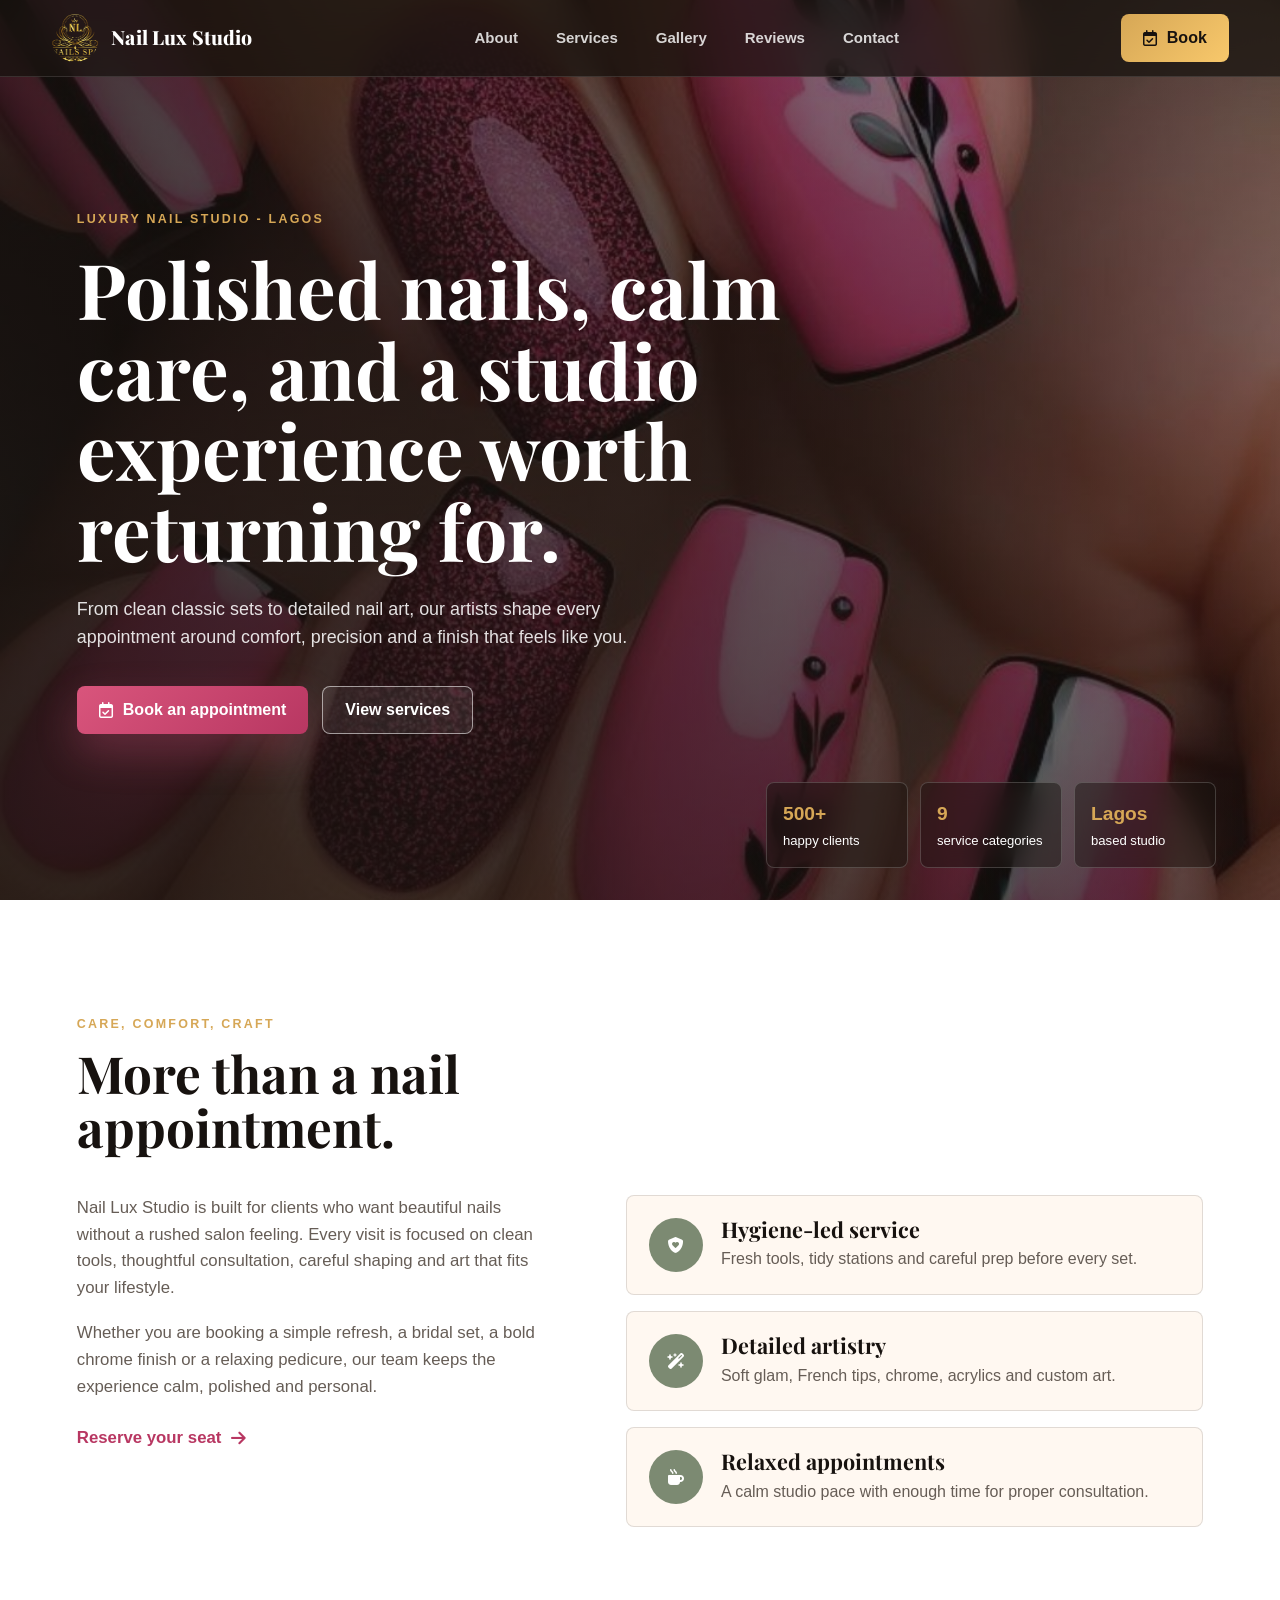
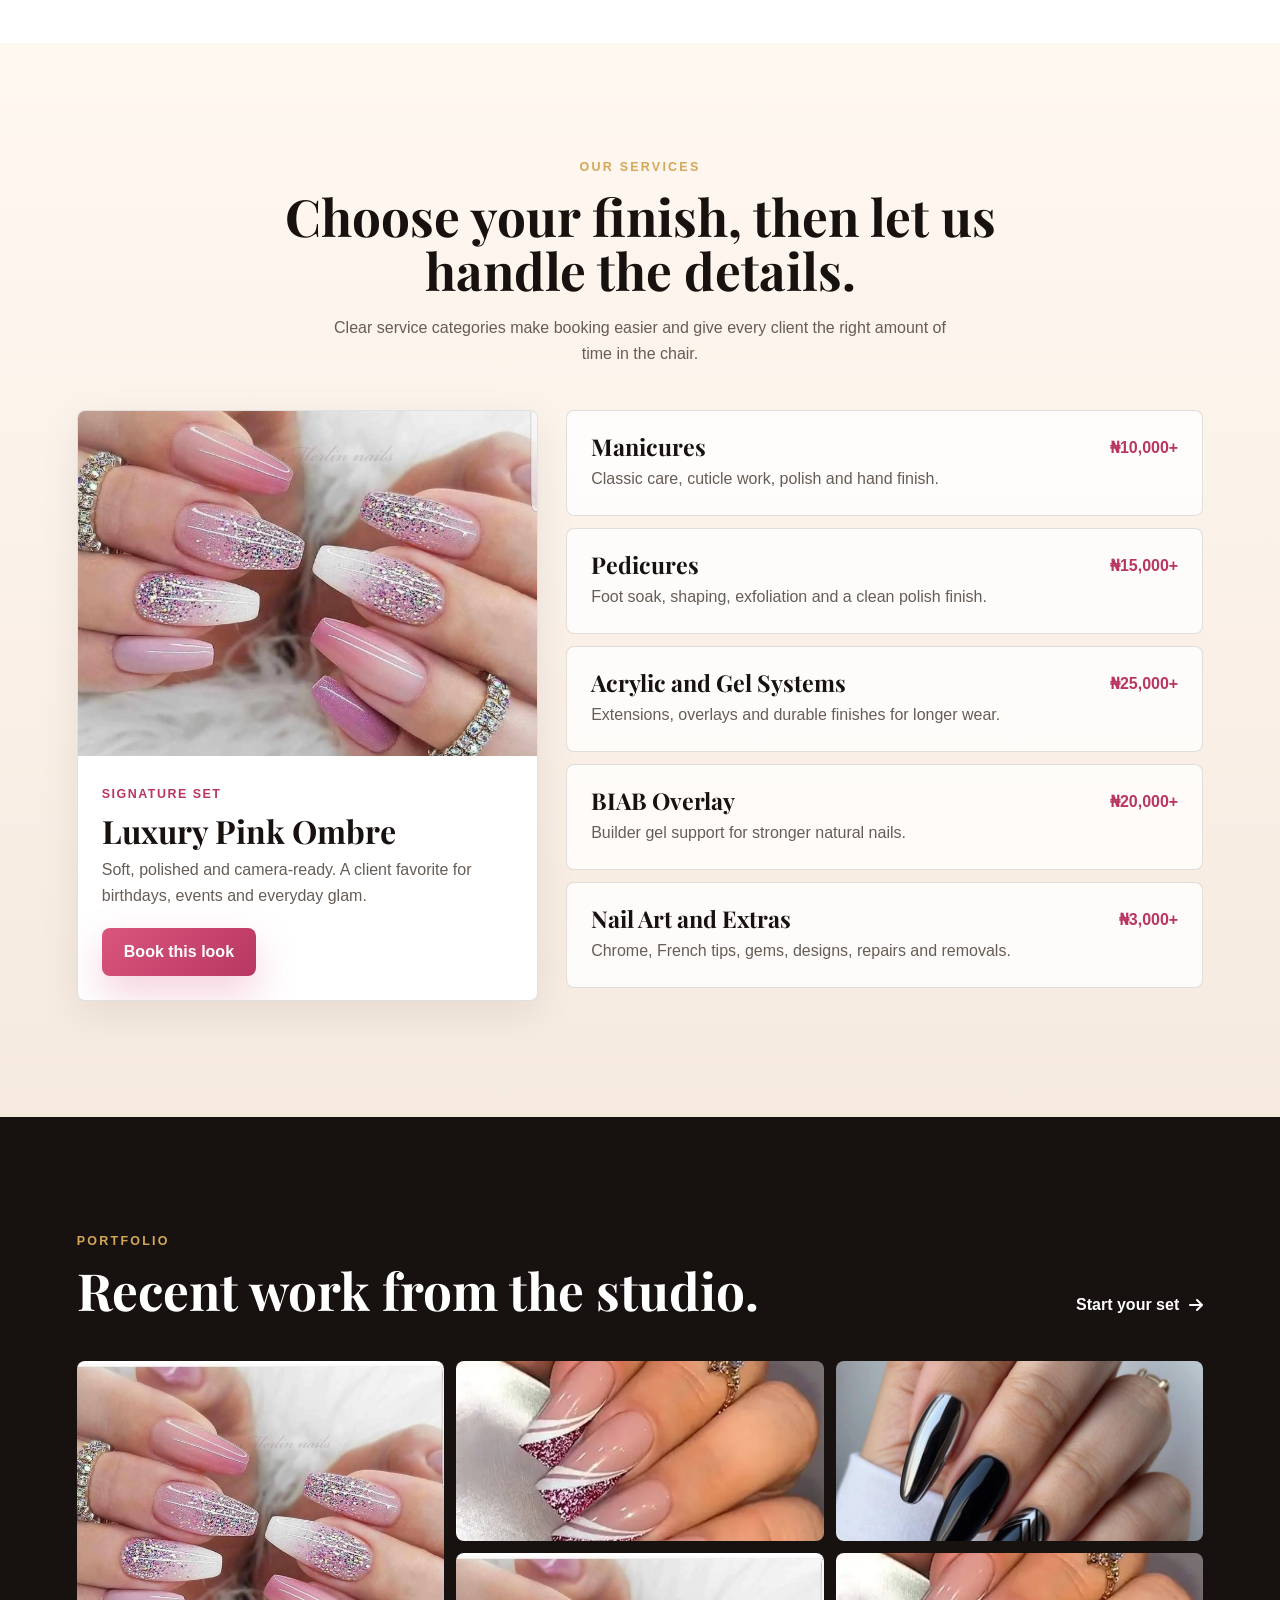
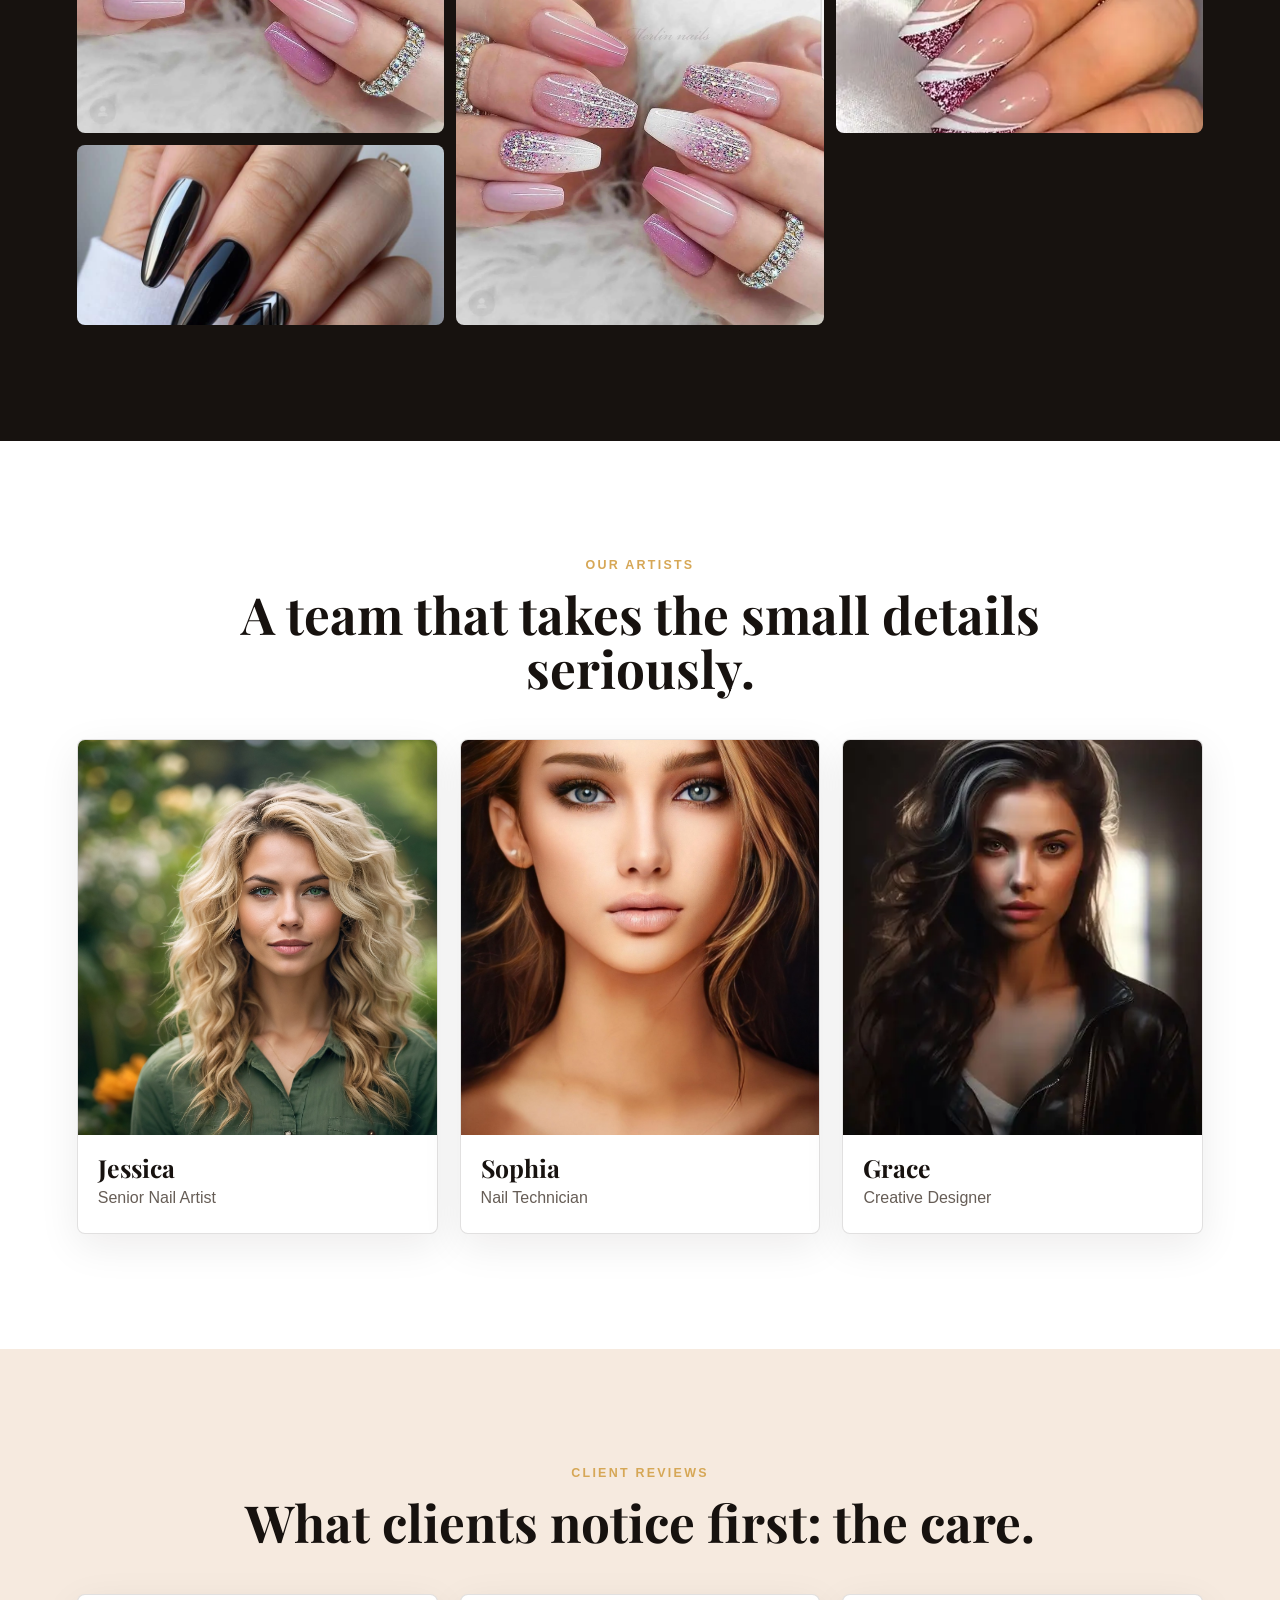
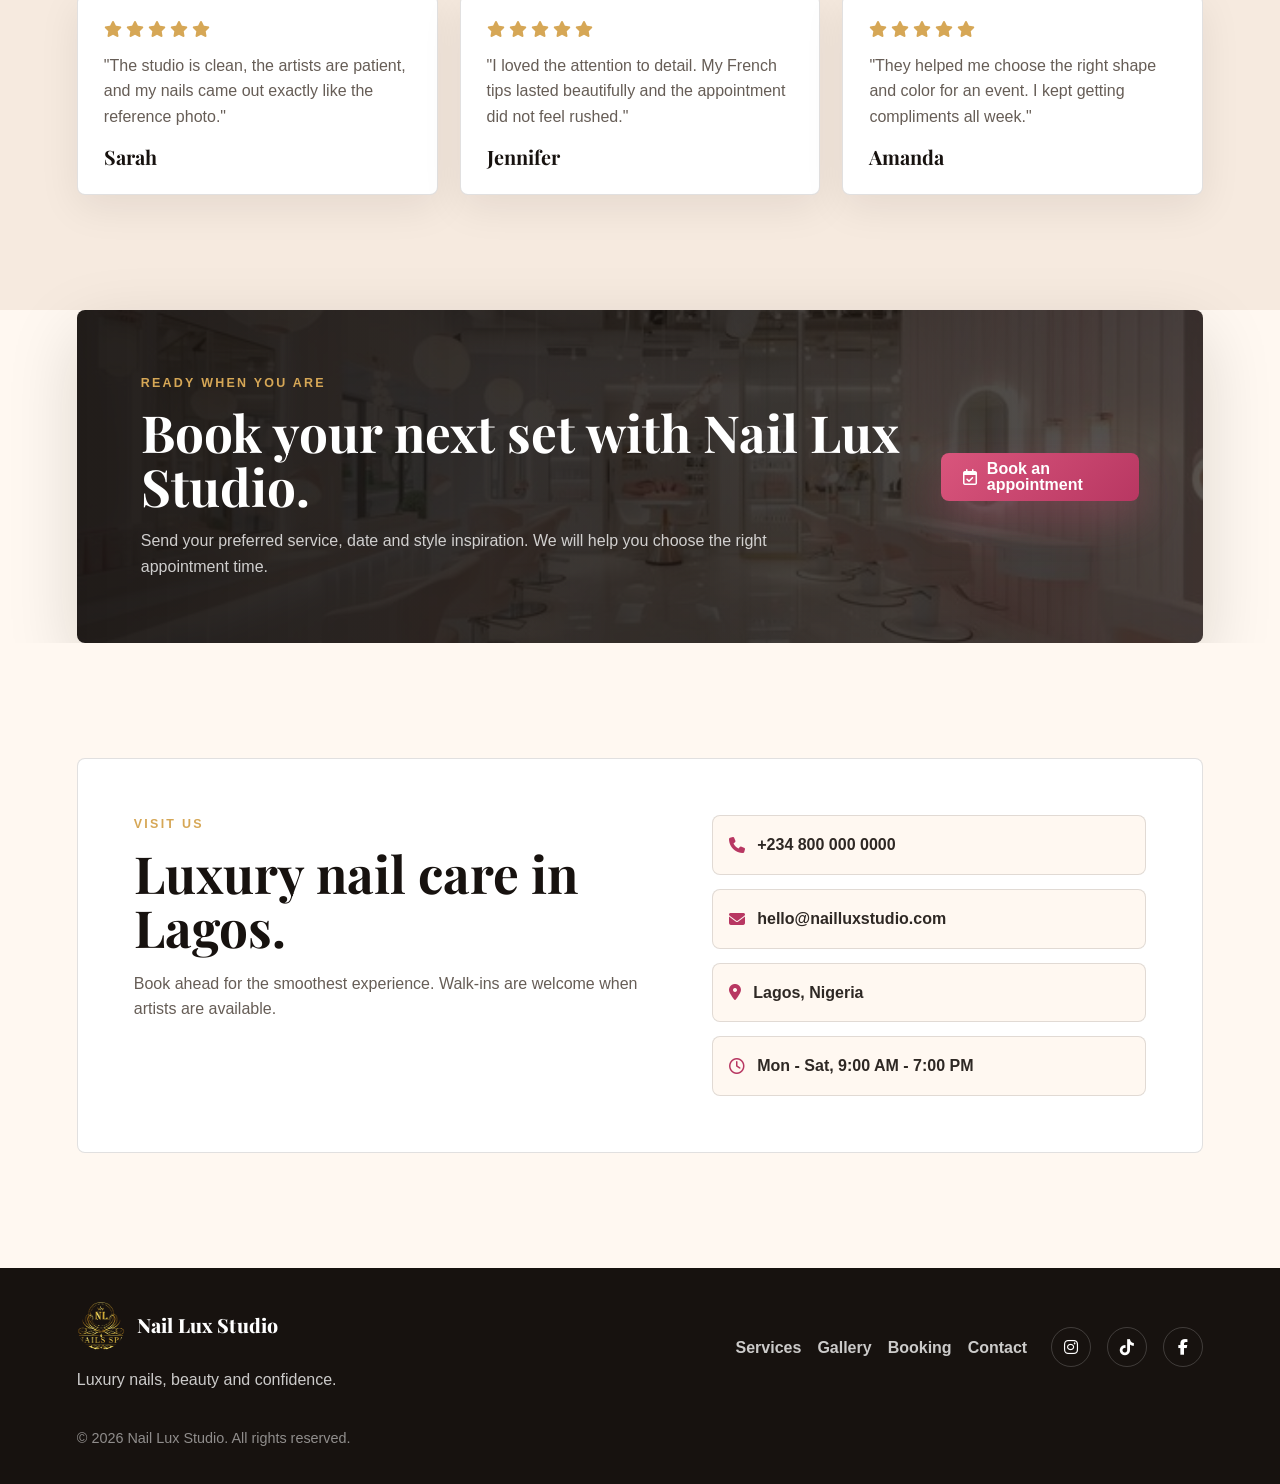
==== commit 90aa451f: "Update gallery images with new nail design details" ====
--- a/index.html
+++ b/index.html
@@ -124,9 +124,9 @@
                 <img src="images/nail1.jpg" alt="Pink ombre manicure close-up">
                 <img src="images/nail2.jpg" alt="Classic French manicure close-up">
                 <img src="images/nail3.jpg" alt="Chrome finish manicure close-up">
-                <img src="images/team1.jpg" alt="Nail artist preparing a luxury nail appointment">
-                <img src="images/team2.jpg" alt="Nail technician working in the studio">
-                <img src="images/team3.jpg" alt="Creative nail designer at Nail Lux Studio">
+               <img src="images/nail1.jpg" alt="Pink ombre nail design detail">
+              <img src="images/nail2.jpg" alt="French manicure nail design detail">
+            <img src="images/nail3.jpg" alt="Chrome nail design detail">
             </div>
         </section>
 
--- a/css/style.css
+++ b/css/style.css
@@ -1,51 +1,43 @@
-/* ==========================================================
-   Nail Lux Studio — Stylesheet
-   ========================================================== */
-
 :root{
-    /* Palette */
-    --rose:#E85D8A;
-    --rose-dark:#C6416B;
-    --gold:#C9A063;
-    --charcoal:#2B2420;
-    --charcoal-soft:#5A5049;
-    --cream:#FFF9F5;
-    --panel-bg:rgba(255,255,255,.88);
+    --ink:#17120f;
+    --charcoal:#2e2824;
+    --soft-ink:#665d56;
+    --rose:#d9557c;
+    --rose-dark:#b83762;
+    --gold:#d6a756;
+    --sage:#7c8a72;
+    --ivory:#fff8f1;
+    --cream:#f6eadf;
     --white:#ffffff;
-
-    /* Type */
-    --font-display:'Playfair Display', serif;
-    --font-body:'Poppins', sans-serif;
-
-    /* Layout */
-    --section-padding:100px 60px;
-    --radius:16px;
+    --line:rgba(46,40,36,.14);
+    --shadow:0 24px 70px rgba(23,18,15,.15);
+    --display:'Playfair Display', serif;
+    --body:'Plus Jakarta Sans', sans-serif;
+    --radius:8px;
+}
+
+*{
+    box-sizing:border-box;
+    margin:0;
+    padding:0;
 }
 
 html{
     scroll-behavior:smooth;
 }
 
-*{
-    margin:0;
-    padding:0;
-    box-sizing:border-box;
-}
-
+html,
 body{
-    font-family:var(--font-body);
-    background:url("../images/background.jpg");
-    background-size:cover;
-    background-position:center;
-    background-attachment:fixed;
-    background-repeat:no-repeat;
+    max-width:100%;
+    overflow-x:hidden;
+}
+
+body{
+    min-height:100vh;
+    font-family:var(--body);
     color:var(--charcoal);
+    background:var(--ivory);
     line-height:1.6;
-}
-
-h1, h2, h3, h4{
-    font-family:var(--font-display);
-    color:var(--charcoal);
 }
 
 img{
@@ -55,826 +47,157 @@
 
 a{
     color:inherit;
-}
-
-.visually-hidden{
-    position:absolute;
-    width:1px;
-    height:1px;
-    padding:0;
-    margin:-1px;
-    overflow:hidden;
-    clip:rect(0,0,0,0);
+    text-decoration:none;
+}
+
+button,
+input,
+select,
+textarea{
+    font:inherit;
+}
+
+.site-header{
+    position:fixed;
+    top:0;
+    left:0;
+    z-index:50;
+    width:100%;
+    min-height:76px;
+    display:grid;
+    grid-template-columns:auto 1fr auto;
+    align-items:center;
+    gap:24px;
+    padding:14px clamp(18px, 4vw, 64px);
+    color:var(--white);
+    background:rgba(23,18,15,.72);
+    backdrop-filter:blur(18px);
+    border-bottom:1px solid rgba(255,255,255,.12);
+    transition:background .25s ease, box-shadow .25s ease;
+}
+
+.site-header.scrolled,
+.booking-page .site-header{
+    background:rgba(23,18,15,.94);
+    box-shadow:0 16px 40px rgba(0,0,0,.16);
+}
+
+.brand{
+    display:inline-flex;
+    align-items:center;
+    gap:12px;
+    min-width:0;
+    font-weight:800;
+    letter-spacing:.01em;
     white-space:nowrap;
-    border:0;
-}
-
-*:focus-visible{
-    outline:2px solid var(--gold);
-    outline-offset:3px;
-}
-
-/* Eyebrow labels */
-.eyebrow{
-    font-size:13px;
-    letter-spacing:2px;
-    text-transform:uppercase;
-    color:var(--rose-dark);
-    font-weight:600;
-    margin-bottom:10px;
-}
-
-.eyebrow.center{
-    text-align:center;
-}
-
-/* Section headings get a small signature underline */
-.services h2,
-.why-us h2,
-.testimonials h2,
-.gallery h2,
-.team h2,
-.contact h2,
-.faq h2{
-    text-align:center;
-    font-size:36px;
-    margin-bottom:16px;
+}
+
+.brand img{
+    width:48px;
+    height:48px;
+    border-radius:50%;
+    object-fit:cover;
+}
+
+.brand span{
+    font-family:var(--display);
+    font-size:1.22rem;
+    line-height:1.1;
+}
+
+.site-nav{
+    display:flex;
+    justify-content:center;
+    align-items:center;
+    gap:clamp(18px, 3vw, 38px);
+    color:rgba(255,255,255,.82);
+    font-size:.94rem;
+    font-weight:700;
+}
+
+.site-nav a{
     position:relative;
-    padding-bottom:20px;
-}
-
-.services h2::after,
-.why-us h2::after,
-.testimonials h2::after,
-.gallery h2::after,
-.team h2::after,
-.contact h2::after,
-.faq h2::after{
+    padding:8px 0;
+}
+
+.site-nav a::after{
     content:"";
     position:absolute;
-    bottom:0;
-    left:50%;
-    transform:translateX(-50%);
-    width:60px;
-    height:3px;
-    background:linear-gradient(90deg, var(--rose), var(--gold));
-    border-radius:2px;
-}
-
-/* Buttons */
+    left:0;
+    bottom:2px;
+    width:100%;
+    height:2px;
+    background:var(--gold);
+    transform:scaleX(0);
+    transform-origin:right;
+    transition:transform .25s ease;
+}
+
+.site-nav a:hover::after,
+.site-nav a:focus-visible::after{
+    transform:scaleX(1);
+    transform-origin:left;
+}
+
+.header-cta,
 .btn{
-    display:inline-block;
-    background:var(--rose);
-    color:var(--white);
-    border:none;
-    padding:15px 40px;
-    border-radius:30px;
-    font-size:17px;
-    font-weight:600;
-    font-family:var(--font-body);
+    display:inline-flex;
+    align-items:center;
+    justify-content:center;
+    gap:10px;
+    min-height:48px;
+    padding:0 22px;
+    border:0;
+    border-radius:var(--radius);
     cursor:pointer;
-    text-decoration:none;
-    transition:.3s;
-}
-
-.btn:hover{
-    background:var(--rose-dark);
-    transform:scale(1.05);
-}
-
-.btn-block{
-    width:100%;
-    text-align:center;
-}
-
-/* ==========================================================
-   Header
-   ========================================================== */
-
-header{
-    background:rgba(0,0,0,.35);
-    backdrop-filter:blur(20px);
-    -webkit-backdrop-filter:blur(20px);
-    padding:18px 60px;
-    display:flex;
-    justify-content:space-between;
-    align-items:center;
-    box-shadow:0 2px 8px rgba(0,0,0,0.1);
-    position:sticky;
-    top:0;
-    z-index:900;
-}
-
-.logo{
-    display:flex;
-    align-items:center;
-    gap:12px;
-}
-
-.logo img{
-    width:56px;
-    height:56px;
-    object-fit:cover;
-    border-radius:50%;
-    border:2px solid var(--gold);
-}
-
-.logo h1{
-    font-size:22px;
-    color:var(--white);
-    font-weight:600;
-}
-
-nav ul{
-    list-style:none;
-    display:flex;
-    gap:35px;
-}
-
-nav a{
-    text-decoration:none;
-    color:var(--white);
-    font-weight:500;
-    font-size:15px;
-    letter-spacing:.5px;
-    transition:.3s;
-}
-
-nav a:hover{
-    color:var(--rose);
-}
-
-/* Hamburger (hidden on desktop) */
-.nav-toggle{
+    font-weight:800;
+    line-height:1;
+    transition:transform .2s ease, background .2s ease, color .2s ease, border-color .2s ease;
+}
+
+.header-cta{
+    color:var(--ink);
+    background:linear-gradient(135deg, var(--gold), #f8c86b);
+}
+
+.btn:hover,
+.header-cta:hover{
+    transform:translateY(-2px);
+}
+
+.btn-primary{
+    color:var(--white);
+    background:linear-gradient(135deg, var(--rose), var(--rose-dark));
+    box-shadow:0 18px 40px rgba(217,85,124,.28);
+}
+
+.btn-secondary{
+    color:var(--white);
+    border:1px solid rgba(255,255,255,.55);
+    background:rgba(255,255,255,.08);
+}
+
+.menu-toggle{
     display:none;
-    flex-direction:column;
-    justify-content:center;
-    gap:5px;
-    background:none;
-    border:none;
-    cursor:pointer;
-    padding:8px;
-    z-index:1100;
-}
-
-.nav-toggle span{
-    display:block;
-    width:26px;
-    height:2px;
-    background:var(--white);
-    transition:.3s;
-}
-
-.nav-toggle.active span:nth-child(1){
-    transform:translateY(7px) rotate(45deg);
-}
-
-.nav-toggle.active span:nth-child(2){
-    opacity:0;
-}
-
-.nav-toggle.active span:nth-child(3){
-    transform:translateY(-7px) rotate(-45deg);
-}
-
-/* Header icons */
-.icons{
-    display:flex;
-    gap:18px;
-}
-
-.icon-box{
-    position:relative;
-    font-size:20px;
-    cursor:pointer;
-    background:none;
-    border:none;
-    color:var(--white);
-    padding:6px;
-    transition:.3s;
-}
-
-.icon-box:hover{
-    color:var(--rose);
-}
-
-.icon-box span{
-    position:absolute;
-    top:-4px;
-    right:-4px;
-    background:var(--rose);
-    color:var(--white);
-    width:18px;
-    height:18px;
-    border-radius:50%;
-    display:flex;
-    justify-content:center;
-    align-items:center;
-    font-size:11px;
-    font-weight:700;
-}
-
-/* ==========================================================
-   Hero
-   ========================================================== */
-
-.hero{
-    height:90vh;
-    background:
-        linear-gradient(rgba(0,0,0,.5),rgba(0,0,0,.5)),
-        url("../images/hero.jpg");
-    background-size:cover;
-    background-position:center;
-    display:flex;
-    justify-content:center;
-    align-items:center;
-    text-align:center;
-}
-
-.hero-text{
-    max-width:700px;
-    padding:20px;
-}
-
-.hero .eyebrow{
-    color:var(--gold);
-}
-
-.hero h2{
-    font-size:52px;
-    color:var(--white);
-    margin-bottom:25px;
-    line-height:1.2;
-}
-
-.hero p{
-    font-size:19px;
-    line-height:1.8;
-    color:rgba(255,255,255,.9);
-    margin-bottom:40px;
-}
-
-/* ==========================================================
-   Services
-   ========================================================== */
-
-.services{
-    padding:var(--section-padding);
-}
-
-#search{
-    width:400px;
-    max-width:90%;
-    padding:15px 22px;
-    margin:0 auto 50px;
-    display:block;
-    border:2px solid var(--rose);
-    border-radius:40px;
-    font-size:15px;
-    font-family:var(--font-body);
-    outline:none;
-    background:var(--white);
-}
-
-#search:focus{
-    box-shadow:0 0 10px rgba(232,93,138,.35);
-}
-
-.services-container{
-    display:flex;
-    justify-content:center;
-    gap:30px;
-    flex-wrap:wrap;
-}
-
-.service-card{
-    background:var(--white);
-    width:300px;
+    width:46px;
+    height:46px;
+    place-items:center;
+    border:1px solid rgba(255,255,255,.18);
     border-radius:var(--radius);
-    overflow:hidden;
-    box-shadow:0 5px 20px rgba(0,0,0,0.1);
-    transition:transform .4s, opacity .6s;
-    opacity:0;
-    transform:translateY(50px);
-    text-align:center;
-}
-
-.service-card.show{
-    opacity:1;
-    transform:translateY(0);
-}
-
-.service-card:hover{
-    transform:translateY(-8px);
-}
-
-.service-card.show:hover{
-    transform:translateY(-8px);
-}
-
-.service-card img{
-    width:100%;
-    height:230px;
-    object-fit:cover;
-}
-
-.service-card h3{
-    margin:16px 0 8px;
-    font-size:19px;
-}
-
-.rating{
-    font-size:14px;
-    margin-bottom:8px;
-}
-
-.price{
-    color:var(--rose-dark);
-    font-size:20px;
-    font-weight:700;
-    font-family:var(--font-body);
-    margin-bottom:10px;
-}
-
-.card-buttons{
-    display:flex;
-    gap:10px;
-    padding:0 20px 20px;
-}
-
-.card-buttons button{
-    flex:1;
-    padding:11px 12px;
-    border:none;
-    border-radius:8px;
-    cursor:pointer;
-    font-size:13px;
-    font-weight:600;
-    font-family:var(--font-body);
-    transition:.3s;
-}
-
-.wishlist-btn{
-    background:var(--cream);
-    color:var(--charcoal);
-    border:1px solid #eee !important;
-}
-
-.wishlist-btn:hover{
-    background:#f5e2e9;
-}
-
-.wishlist-btn.active{
-    background:var(--rose);
-    color:var(--white);
-    border-color:var(--rose) !important;
-}
-
-.cart-btn{
-    background:var(--rose);
-    color:var(--white);
-}
-
-.cart-btn:hover{
-    background:var(--rose-dark);
-}
-
-.cart-btn:disabled{
-    background:#999;
-    cursor:not-allowed;
-}
-
-/* ==========================================================
-   Panels (frosted content cards over the fixed background)
-   ========================================================== */
-
-.why-us, .team, .contact{
-    padding:var(--section-padding);
-}
-
-.panel{
-    max-width:1100px;
-    margin:0 auto;
-    background:var(--panel-bg);
-    backdrop-filter:blur(14px);
-    -webkit-backdrop-filter:blur(14px);
-    border-radius:24px;
-    padding:60px 40px;
-    box-shadow:0 10px 30px rgba(0,0,0,.1);
-}
-
-/* Why Choose Us */
-.features{
-    display:flex;
-    justify-content:center;
-    gap:30px;
-    flex-wrap:wrap;
-    margin-top:20px;
-}
-
-.feature-box{
-    background:var(--white);
-    width:300px;
-    padding:40px 25px;
-    border-radius:var(--radius);
-    box-shadow:0 5px 15px rgba(0,0,0,0.08);
-    transition:transform .3s, opacity .6s;
-    text-align:center;
-    opacity:0;
-    transform:translateY(40px);
-}
-
-.feature-box.show{
-    opacity:1;
-    transform:translateY(0);
-}
-
-.feature-box:hover{
-    transform:translateY(-8px);
-}
-
-.feature-box.show:hover{
-    transform:translateY(-8px);
-}
-
-.feature-box i{
-    font-size:42px;
-    color:var(--rose);
-    margin-bottom:20px;
-}
-
-.feature-box h3{
-    margin-bottom:15px;
-    font-size:19px;
-}
-
-.feature-box p{
-    line-height:1.7;
-    color:var(--charcoal-soft);
-    font-size:15px;
-}
-
-/* Testimonials */
-.testimonials{
-    padding:var(--section-padding);
-    text-align:center;
-}
-
-.testimonial-container{
-    display:flex;
-    justify-content:center;
-    gap:30px;
-    flex-wrap:wrap;
-    margin-top:20px;
-}
-
-.testimonial{
-    width:320px;
-    background:var(--panel-bg);
-    backdrop-filter:blur(14px);
-    -webkit-backdrop-filter:blur(14px);
-    padding:30px 25px;
-    border-radius:var(--radius);
-    box-shadow:0 5px 15px rgba(0,0,0,.1);
-    opacity:0;
-    transform:translateY(40px);
-    transition:transform .3s, opacity .6s;
-}
-
-.testimonial.show{
-    opacity:1;
-    transform:translateY(0);
-}
-
-.testimonial p{
-    font-style:italic;
-    margin:14px 0;
-    color:var(--charcoal-soft);
-}
-
-.testimonial h4{
-    font-size:16px;
-    color:var(--rose-dark);
-}
-
-/* Gallery */
-.gallery{
-    padding:var(--section-padding);
-    text-align:center;
-}
-
-.gallery-grid{
-    display:grid;
-    grid-template-columns:repeat(3,1fr);
-    gap:20px;
-    margin-top:40px;
-}
-
-.gallery-grid img{
-    width:100%;
-    height:260px;
-    object-fit:cover;
-    border-radius:var(--radius);
-    transition:.3s;
-    cursor:pointer;
-}
-
-.gallery-grid img:hover{
-    transform:scale(1.04);
-}
-
-/* Team */
-.team-container{
-    display:flex;
-    justify-content:center;
-    gap:40px;
-    flex-wrap:wrap;
-    margin-top:20px;
-}
-
-.member{
-    text-align:center;
-    opacity:0;
-    transform:translateY(40px);
-    transition:transform .3s, opacity .6s;
-}
-
-.member.show{
-    opacity:1;
-    transform:translateY(0);
-}
-
-.member img{
-    width:180px;
-    height:180px;
-    border-radius:50%;
-    object-fit:cover;
-    border:3px solid var(--gold);
-}
-
-.member h3{
-    margin-top:18px;
-    font-size:18px;
-}
-
-.member p{
-    color:var(--charcoal-soft);
-    font-size:14px;
-}
-
-/* Contact */
-.contact{
-    text-align:center;
-}
-
-.contact-list{
-    margin:20px 0 30px;
-}
-
-.contact-list p{
-    margin:10px 0;
-    font-size:16px;
-}
-
-.contact-list i{
-    color:var(--rose);
-    width:20px;
-}
-
-/* FAQ */
-.faq{
-    padding:var(--section-padding);
-    max-width:850px;
-    margin:0 auto;
-}
-
-details{
-    margin:16px 0;
-    padding:20px 24px;
-    background:var(--panel-bg);
-    backdrop-filter:blur(14px);
-    -webkit-backdrop-filter:blur(14px);
-    border-radius:12px;
-}
-
-details summary{
-    cursor:pointer;
-    font-weight:600;
-}
-
-details p{
-    margin-top:12px;
-    color:var(--charcoal-soft);
-}
-
-/* ==========================================================
-   Cart sidebar
-   ========================================================== */
-
-.cart-overlay{
-    position:fixed;
-    inset:0;
-    background:rgba(0,0,0,.4);
-    opacity:0;
-    pointer-events:none;
-    transition:opacity .4s;
-    z-index:999;
-}
-
-.cart-overlay.active{
-    opacity:1;
-    pointer-events:auto;
-}
-
-.cart-sidebar{
-    position:fixed;
-    top:0;
-    right:-400px;
-    width:360px;
-    max-width:90vw;
-    height:100vh;
-    background:var(--white);
-    padding:30px;
-    box-shadow:-5px 0 25px rgba(0,0,0,0.2);
-    transition:.4s;
-    overflow-y:auto;
-    z-index:1000;
-    display:flex;
-    flex-direction:column;
-}
-
-.cart-sidebar.active{
-    right:0;
-}
-
-.cart-header{
-    display:flex;
-    justify-content:space-between;
-    align-items:center;
-    margin-bottom:25px;
-}
-
-.close-cart{
-    font-size:22px;
-    cursor:pointer;
-    background:none;
-    border:none;
-    color:var(--charcoal);
-    transition:.3s;
-}
-
-.close-cart:hover{
-    color:var(--rose);
-}
-
-#cart-items{
-    margin-bottom:20px;
-    flex:1;
-}
-
-.cart-empty{
-    color:var(--charcoal-soft);
-}
-
-.cart-item{
-    display:flex;
-    justify-content:space-between;
-    align-items:flex-start;
-    gap:10px;
-    padding-bottom:16px;
-    margin-bottom:16px;
-    border-bottom:1px solid #eee;
-}
-
-.cart-item-info p{
-    font-weight:600;
-    margin-bottom:4px;
-    font-size:15px;
-}
-
-.cart-item-info strong{
-    color:var(--rose-dark);
-    font-size:14px;
-}
-
-.remove-item{
-    background:none;
-    border:none;
-    color:#bbb;
-    cursor:pointer;
-    font-size:15px;
-    transition:.3s;
-    flex-shrink:0;
-}
-
-.remove-item:hover{
-    color:var(--rose-dark);
-}
-
-.cart-total-line{
-    margin-bottom:16px;
-    font-size:18px;
-}
-
-.checkout-btn{
-    width:100%;
-    padding:15px;
-    border:none;
-    background:var(--rose);
-    color:var(--white);
-    font-size:16px;
-    font-weight:600;
-    font-family:var(--font-body);
-    border-radius:8px;
-    cursor:pointer;
-    transition:.3s;
-}
-
-.checkout-btn:hover{
-    background:var(--rose-dark);
-}
-
-/* ==========================================================
-   Booking page
-   ========================================================== */
-
-.booking{
-    padding:100px 20px;
-    max-width:640px;
-    margin:auto;
-    text-align:center;
-}
-
-.booking h1{
-    font-size:34px;
-    margin-bottom:12px;
-}
-
-.booking-subtext{
-    color:var(--charcoal-soft);
-    margin-bottom:35px;
-}
-
-.booking form{
-    display:flex;
-    flex-direction:column;
-    gap:18px;
-    text-align:left;
-}
-
-.field-row{
-    display:flex;
-    gap:18px;
-}
-
-.field-row .field{
-    flex:1;
-}
-
-.booking input,
-.booking textarea{
-    width:100%;
-    padding:16px 18px;
-    font-size:15px;
-    font-family:var(--font-body);
-    border-radius:10px;
-    border:1px solid #ddd;
-    background:var(--white);
-}
-
-.booking input:focus,
-.booking textarea:focus{
-    outline:none;
-    border-color:var(--rose);
-    box-shadow:0 0 8px rgba(232,93,138,.25);
-}
-
-.booking-success{
-    display:none;
-    margin-top:25px;
-    padding:20px;
-    border-radius:12px;
-    background:#eafaf0;
-    color:#1c7a43;
-    align-items:center;
-    gap:12px;
-    text-align:left;
-}
-
-.booking-success.show{
-    display:flex;
-}
-
-.booking-success i{
-    font-size:22px;
-}
-
-/* ==========================================================
-   Hero video
-   ========================================================== */
+    color:var(--white);
+    background:rgba(255,255,255,.08);
+}
 
 .hero{
     position:relative;
+    min-height:100svh;
+    display:flex;
+    align-items:center;
+    padding:140px clamp(20px, 6vw, 88px) 96px;
+    color:var(--white);
+    background:
+        linear-gradient(90deg, rgba(23,18,15,.78) 0%, rgba(23,18,15,.56) 44%, rgba(23,18,15,.28) 100%),
+        url("../images/hero.jpg") center/cover no-repeat;
     overflow:hidden;
 }
 
@@ -890,452 +213,829 @@
 .hero-overlay{
     position:absolute;
     inset:0;
-    background:linear-gradient(rgba(0,0,0,.5),rgba(0,0,0,.5));
     z-index:1;
-}
-
-.hero-text{
+    background:
+        linear-gradient(90deg, rgba(23,18,15,.78) 0%, rgba(23,18,15,.56) 44%, rgba(23,18,15,.28) 100%),
+        linear-gradient(180deg, rgba(23,18,15,.14), rgba(23,18,15,.56));
+    pointer-events:none;
+}
+
+.hero-content{
     position:relative;
     z-index:2;
-}
-
-/* ==========================================================
-   Account dropdown + auth modal
-   ========================================================== */
-
-.account-wrapper{
-    position:relative;
-}
-
-.account-panel{
+    max-width:720px;
+}
+
+.eyebrow{
+    color:var(--gold);
+    font-size:.78rem;
+    font-weight:900;
+    letter-spacing:.18em;
+    text-transform:uppercase;
+}
+
+.center{
+    text-align:center;
+}
+
+h1,
+h2,
+h3{
+    font-family:var(--display);
+    color:var(--ink);
+    line-height:1.05;
+}
+
+.hero h1{
+    max-width:780px;
+    margin:18px 0 24px;
+    color:var(--white);
+    font-size:clamp(2.55rem, 6vw, 6rem);
+}
+
+.hero-copy{
+    max-width:620px;
+    color:rgba(255,255,255,.87);
+    font-size:1.12rem;
+}
+
+.hero-actions{
+    display:flex;
+    flex-wrap:wrap;
+    gap:14px;
+    margin-top:34px;
+}
+
+.hero-details{
     position:absolute;
-    top:calc(100% + 12px);
-    right:0;
-    min-width:200px;
+    right:clamp(20px, 5vw, 70px);
+    bottom:32px;
+    z-index:2;
+    display:flex;
+    gap:12px;
+    color:var(--white);
+}
+
+.hero-details span{
+    min-width:142px;
+    padding:16px;
+    border:1px solid rgba(255,255,255,.18);
+    border-radius:var(--radius);
+    background:rgba(23,18,15,.46);
+    backdrop-filter:blur(14px);
+    font-size:.82rem;
+}
+
+.hero-details strong{
+    display:block;
+    color:var(--gold);
+    font-size:1.2rem;
+}
+
+.section{
+    padding:clamp(72px, 9vw, 124px) clamp(20px, 6vw, 88px);
+}
+
+.section-heading{
+    max-width:820px;
+    margin:0 auto 44px;
+    text-align:center;
+}
+
+.section-heading h2,
+.section-kicker h2,
+.booking-band h2,
+.contact-card h2,
+.booking-hero h1{
+    margin-top:12px;
+    font-size:clamp(2rem, 4vw, 4rem);
+}
+
+.section-heading p:not(.eyebrow){
+    margin:18px auto 0;
+    max-width:620px;
+    color:var(--soft-ink);
+}
+
+.split{
+    max-width:none;
+    display:flex;
+    align-items:end;
+    justify-content:space-between;
+    gap:24px;
+    text-align:left;
+}
+
+.intro{
     background:var(--white);
-    border-radius:12px;
-    box-shadow:0 10px 30px rgba(0,0,0,.15);
-    padding:16px;
-    display:flex;
-    flex-direction:column;
-    gap:10px;
-    opacity:0;
-    transform:translateY(-8px);
-    pointer-events:none;
-    transition:.25s;
-    z-index:950;
-}
-
-.account-panel.open{
-    opacity:1;
-    transform:translateY(0);
-    pointer-events:auto;
-}
-
-.account-greeting{
-    font-size:14px;
-    color:var(--charcoal);
-}
-
-.btn-text{
-    background:none;
-    border:none;
-    color:var(--rose-dark);
-    font-family:var(--font-body);
-    font-weight:600;
-    font-size:14px;
-    text-align:left;
-    cursor:pointer;
-    padding:8px 4px;
-    border-radius:6px;
-    transition:.2s;
-}
-
-.btn-text:hover{
-    background:var(--cream);
-}
-
-.modal-overlay{
-    position:fixed;
-    inset:0;
-    background:rgba(0,0,0,.5);
-    display:flex;
-    justify-content:center;
-    align-items:center;
-    opacity:0;
-    pointer-events:none;
-    transition:opacity .3s;
-    z-index:1200;
-    padding:20px;
-}
-
-.modal-overlay.active{
-    opacity:1;
-    pointer-events:auto;
-}
-
-.modal{
-    background:var(--white);
-    border-radius:20px;
-    padding:40px;
-    width:100%;
-    max-width:420px;
-    position:relative;
-    box-shadow:0 20px 50px rgba(0,0,0,.25);
-}
-
-.modal-close{
-    position:absolute;
-    top:18px;
-    right:18px;
-    background:none;
-    border:none;
-    font-size:18px;
-    cursor:pointer;
-    color:var(--charcoal-soft);
-}
-
-.modal-close:hover{
-    color:var(--rose-dark);
-}
-
-.modal-tabs{
-    display:flex;
-    gap:10px;
-    margin-bottom:24px;
-    border-bottom:1px solid #eee;
-}
-
-.tab-btn{
-    background:none;
-    border:none;
-    padding:10px 4px 14px;
-    font-family:var(--font-body);
-    font-weight:600;
-    font-size:15px;
-    color:var(--charcoal-soft);
-    cursor:pointer;
-    border-bottom:2px solid transparent;
-    margin-bottom:-1px;
-}
-
-.tab-btn.active{
-    color:var(--rose-dark);
-    border-bottom-color:var(--rose);
-}
-
-.auth-form{
-    display:flex;
-    flex-direction:column;
-    gap:14px;
-}
-
-.auth-form.hidden{
-    display:none;
-}
-
-.auth-form input{
-    padding:14px 16px;
-    border:1px solid #ddd;
-    border-radius:10px;
-    font-family:var(--font-body);
-    font-size:14px;
-}
-
-.auth-form input:focus{
-    outline:none;
-    border-color:var(--rose);
-    box-shadow:0 0 8px rgba(232,93,138,.25);
-}
-
-.form-error{
-    color:#c62828;
-    font-size:13px;
-    min-height:16px;
-}
-
-.modal-note{
+}
+
+.section-kicker{
+    max-width:540px;
+}
+
+.intro-grid{
+    display:grid;
+    grid-template-columns:minmax(0, .9fr) minmax(320px, 1.1fr);
+    gap:clamp(34px, 6vw, 84px);
+    align-items:start;
+    margin-top:40px;
+}
+
+.intro-copy{
+    color:var(--soft-ink);
+    font-size:1.05rem;
+}
+
+.intro-copy p + p{
     margin-top:18px;
-    font-size:12px;
-    color:var(--charcoal-soft);
-    line-height:1.5;
-}
-
-/* ==========================================================
-   Cart: quantity stepper + promo + summary
-   ========================================================== */
-
-.cart-item{
-    align-items:center;
-    flex-wrap:wrap;
-}
-
-.qty-stepper{
-    display:flex;
+}
+
+.text-link{
+    display:inline-flex;
     align-items:center;
     gap:10px;
-}
-
-.qty-btn{
-    width:26px;
-    height:26px;
+    margin-top:24px;
+    color:var(--rose-dark);
+    font-weight:900;
+}
+
+.experience-list{
+    display:grid;
+    gap:16px;
+}
+
+.experience-list article{
+    display:grid;
+    grid-template-columns:54px 1fr;
+    gap:18px;
+    padding:22px;
+    border:1px solid var(--line);
+    border-radius:var(--radius);
+    background:var(--ivory);
+}
+
+.experience-list i{
+    display:grid;
+    place-items:center;
+    width:54px;
+    height:54px;
     border-radius:50%;
-    border:1px solid #ddd;
+    color:var(--white);
+    background:var(--sage);
+}
+
+.experience-list h3{
+    margin-bottom:6px;
+    font-size:1.35rem;
+}
+
+.experience-list p{
+    color:var(--soft-ink);
+}
+
+.services{
+    background:linear-gradient(180deg, var(--ivory), var(--cream));
+}
+
+.service-layout{
+    display:grid;
+    grid-template-columns:minmax(280px, .84fr) minmax(0, 1.16fr);
+    gap:28px;
+    align-items:start;
+}
+
+.featured-service,
+.artist-card,
+.review-card,
+.booking-form,
+.booking-aside{
+    border:1px solid var(--line);
+    border-radius:var(--radius);
     background:var(--white);
+    box-shadow:0 12px 40px rgba(23,18,15,.08);
+}
+
+.featured-service{
+    overflow:hidden;
+}
+
+.featured-service img{
+    width:100%;
+    aspect-ratio:4/3;
+    object-fit:cover;
+}
+
+.featured-service div{
+    padding:24px;
+}
+
+.featured-service span{
+    color:var(--rose-dark);
+    font-size:.78rem;
+    font-weight:900;
+    letter-spacing:.12em;
+    text-transform:uppercase;
+}
+
+.featured-service h3{
+    margin:8px 0 10px;
+    font-size:2rem;
+}
+
+.featured-service p{
+    margin-bottom:20px;
+    color:var(--soft-ink);
+}
+
+.service-menu{
+    display:grid;
+    gap:12px;
+}
+
+.service-row{
+    display:flex;
+    justify-content:space-between;
+    gap:24px;
+    padding:24px;
+    border:1px solid var(--line);
+    border-radius:var(--radius);
+    background:rgba(255,255,255,.78);
+}
+
+.service-row h3{
+    margin-bottom:6px;
+    font-size:1.45rem;
+}
+
+.service-row p{
+    color:var(--soft-ink);
+}
+
+.service-row span{
+    flex:0 0 auto;
+    color:var(--rose-dark);
+    font-weight:900;
+}
+
+.lookbook{
+    background:var(--ink);
+    color:var(--white);
+}
+
+.lookbook h2,
+.lookbook .text-link{
+    color:var(--white);
+}
+
+.gallery-grid{
+    display:grid;
+    grid-template-columns:repeat(6, 1fr);
+    grid-auto-rows:180px;
+    gap:12px;
+}
+
+.gallery-grid img{
+    width:100%;
+    height:100%;
+    border-radius:var(--radius);
+    object-fit:cover;
+}
+
+.gallery-grid img:nth-child(1),
+.gallery-grid img:nth-child(4){
+    grid-column:span 2;
+    grid-row:span 2;
+}
+
+.gallery-grid img:nth-child(2),
+.gallery-grid img:nth-child(3),
+.gallery-grid img:nth-child(5),
+.gallery-grid img:nth-child(6){
+    grid-column:span 2;
+}
+
+.artists{
+    background:var(--white);
+}
+
+.artist-grid,
+.review-grid{
+    display:grid;
+    grid-template-columns:repeat(3, minmax(0, 1fr));
+    gap:22px;
+}
+
+.artist-card{
+    overflow:hidden;
+}
+
+.artist-card img{
+    width:100%;
+    aspect-ratio:4/4.4;
+    object-fit:cover;
+}
+
+.artist-card h3{
+    padding:20px 20px 4px;
+    font-size:1.55rem;
+}
+
+.artist-card p{
+    padding:0 20px 22px;
+    color:var(--soft-ink);
+}
+
+.reviews{
+    background:var(--cream);
+}
+
+.review-card{
+    padding:26px;
+}
+
+.stars{
+    display:flex;
+    gap:4px;
+    margin-bottom:16px;
+    color:var(--gold);
+}
+
+.review-card p{
+    color:var(--soft-ink);
+}
+
+.review-card h3{
+    margin-top:18px;
+    font-size:1.24rem;
+}
+
+.booking-band{
+    display:flex;
+    align-items:center;
+    justify-content:space-between;
+    gap:28px;
+    margin:0 clamp(20px, 6vw, 88px);
+    padding:clamp(34px, 6vw, 64px);
+    border-radius:var(--radius);
+    color:var(--white);
+    background:
+        linear-gradient(90deg, rgba(23,18,15,.94), rgba(23,18,15,.72)),
+        url("../images/background.jpg") center/cover no-repeat;
+    box-shadow:var(--shadow);
+}
+
+.booking-band h2{
+    color:var(--white);
+}
+
+.booking-band p:not(.eyebrow){
+    max-width:660px;
+    margin-top:14px;
+    color:rgba(255,255,255,.78);
+}
+
+.contact{
+    background:var(--ivory);
+}
+
+.contact-card{
+    display:grid;
+    grid-template-columns:minmax(0, 1fr) minmax(280px, .8fr);
+    gap:36px;
+    padding:clamp(28px, 5vw, 56px);
+    border:1px solid var(--line);
+    border-radius:var(--radius);
+    background:var(--white);
+}
+
+.contact-card p:not(.eyebrow){
+    max-width:540px;
+    margin-top:16px;
+    color:var(--soft-ink);
+}
+
+.contact-list{
+    display:grid;
+    gap:14px;
+}
+
+.contact-list a,
+.contact-list span{
+    display:flex;
+    align-items:center;
+    gap:12px;
+    padding:16px;
+    border:1px solid var(--line);
+    border-radius:var(--radius);
     color:var(--charcoal);
-    font-size:15px;
-    line-height:1;
-    cursor:pointer;
-    transition:.2s;
-}
-
-.qty-btn:hover{
-    background:var(--cream);
+    background:var(--ivory);
+    font-weight:700;
+}
+
+.contact-list i{
+    color:var(--rose-dark);
+}
+
+.site-footer{
+    display:grid;
+    grid-template-columns:minmax(0, 1fr) auto auto;
+    align-items:center;
+    gap:24px;
+    padding:34px clamp(20px, 6vw, 88px);
+    color:rgba(255,255,255,.78);
+    background:var(--ink);
+}
+
+.footer-brand{
+    color:var(--white);
+}
+
+.site-footer p{
+    margin-top:10px;
+}
+
+.footer-links,
+.socials{
+    display:flex;
+    align-items:center;
+    gap:16px;
+}
+
+.footer-links a{
+    font-weight:700;
+}
+
+.socials a{
+    display:grid;
+    place-items:center;
+    width:40px;
+    height:40px;
+    border:1px solid rgba(255,255,255,.18);
+    border-radius:50%;
+    color:var(--white);
+}
+
+.copyright{
+    grid-column:1 / -1;
+    margin:0;
+    font-size:.9rem;
+    color:rgba(255,255,255,.52);
+}
+
+.booking-page{
+    background:var(--ivory);
+}
+
+.booking-hero{
+    min-height:52vh;
+    display:flex;
+    align-items:end;
+    padding:140px clamp(20px, 6vw, 88px) 70px;
+    color:var(--white);
+    background:
+        linear-gradient(90deg, rgba(23,18,15,.86), rgba(23,18,15,.48)),
+        url("../images/background.jpg") center/cover no-repeat;
+}
+
+.booking-hero div{
+    max-width:760px;
+}
+
+.booking-hero h1{
+    color:var(--white);
+}
+
+.booking-hero p:not(.eyebrow){
+    max-width:620px;
+    margin-top:18px;
+    color:rgba(255,255,255,.8);
+}
+
+.booking-section{
+    display:grid;
+    grid-template-columns:minmax(0, 1fr) 360px;
+    gap:24px;
+    padding:clamp(42px, 6vw, 76px) clamp(20px, 6vw, 88px);
+}
+
+.booking-form,
+.booking-aside{
+    padding:28px;
+}
+
+.form-grid{
+    display:grid;
+    grid-template-columns:repeat(2, minmax(0, 1fr));
+    gap:18px;
+}
+
+.booking-form label{
+    display:grid;
+    gap:8px;
+    color:var(--charcoal);
+    font-weight:800;
+}
+
+.booking-form input,
+.booking-form select,
+.booking-form textarea{
+    width:100%;
+    min-height:52px;
+    padding:0 14px;
+    border:1px solid var(--line);
+    border-radius:var(--radius);
+    color:var(--charcoal);
+    background:var(--ivory);
+    outline:none;
+}
+
+.booking-form textarea{
+    min-height:140px;
+    margin-top:18px;
+    padding:14px;
+    resize:vertical;
+}
+
+.booking-form input:focus,
+.booking-form select:focus,
+.booking-form textarea:focus{
     border-color:var(--rose);
-}
-
-.in-cart-note{
-    text-align:center;
-    font-size:12px;
+    box-shadow:0 0 0 4px rgba(217,85,124,.12);
+}
+
+.form-message{
+    min-height:28px;
+    margin:18px 0;
     color:var(--rose-dark);
-    font-weight:600;
-    padding-bottom:14px;
-    min-height:14px;
-}
-
-.promo-row{
-    display:flex;
+    font-weight:800;
+}
+
+.form-message.success{
+    color:#28714a;
+}
+
+.booking-aside h2{
+    margin-bottom:20px;
+    font-size:2rem;
+}
+
+.booking-aside ul{
+    display:grid;
+    gap:14px;
+    list-style:none;
+}
+
+.booking-aside li{
+    display:flex;
+    gap:12px;
+    color:var(--soft-ink);
+}
+
+.booking-aside i{
+    color:var(--rose-dark);
+}
+
+.aside-contact{
+    display:grid;
+    gap:12px;
+    margin-top:28px;
+    padding-top:24px;
+    border-top:1px solid var(--line);
+}
+
+.aside-contact span{
+    display:flex;
+    align-items:center;
     gap:10px;
-    margin-bottom:8px;
-}
-
-.promo-row input{
-    flex:1;
-    padding:12px 14px;
-    border:1px solid #ddd;
-    border-radius:8px;
-    font-family:var(--font-body);
-    font-size:14px;
-}
-
-.promo-row input:focus{
-    outline:none;
-    border-color:var(--rose);
-}
-
-.btn-promo{
-    padding:12px 18px;
-    border:none;
-    border-radius:8px;
-    background:var(--charcoal);
-    color:var(--white);
-    font-weight:600;
-    font-size:13px;
-    cursor:pointer;
-    transition:.2s;
-}
-
-.btn-promo:hover{
-    background:var(--rose-dark);
-}
-
-.promo-message{
-    font-size:13px;
-    min-height:16px;
-    margin-bottom:16px;
-}
-
-.promo-message.success{
-    color:#1c7a43;
-}
-
-.promo-message.error{
-    color:#c62828;
-}
-
-.cart-summary{
-    border-top:1px solid #eee;
-    padding-top:14px;
-    margin-bottom:20px;
-}
-
-.summary-row{
-    display:flex;
-    justify-content:space-between;
-    font-size:14px;
-    color:var(--charcoal-soft);
-    margin-bottom:8px;
-}
-
-.summary-row.total-row{
-    font-size:18px;
-    font-weight:700;
-    color:var(--charcoal);
-    margin-bottom:0;
-}
-
-.discount-row{
-    color:#1c7a43;
-}
-
-/* Wishlist item actions */
-.wishlist-actions{
-    display:flex;
-    gap:8px;
-}
-
-.move-to-cart{
-    background:none;
-    border:1px solid var(--rose);
-    color:var(--rose-dark);
-    width:32px;
-    height:32px;
-    border-radius:50%;
-    cursor:pointer;
-    transition:.2s;
-}
-
-.move-to-cart:hover{
-    background:var(--rose);
-    color:var(--white);
-}
-
-/* ==========================================================
-   Footer
-   ========================================================== */
-
-footer{
-    background:rgba(0,0,0,.8);
-    color:var(--white);
-    text-align:center;
-    padding:50px 20px;
-}
-
-footer h2{
-    color:var(--white);
-    font-size:24px;
-    margin-bottom:8px;
-}
-
-footer p{
-    color:rgba(255,255,255,.75);
-}
-
-.socials{
-    margin-top:20px;
-    display:flex;
-    justify-content:center;
-    gap:25px;
-    font-size:24px;
-}
-
-.socials a{
-    color:var(--white);
-    transition:.3s;
-}
-
-.socials a:hover{
-    color:var(--rose);
-}
-
-.copyright{
-    margin-top:25px;
-    font-size:13px;
-    color:rgba(255,255,255,.5);
-}
-
-/* ==========================================================
-   Responsive
-   ========================================================== */
-
-@media (max-width:900px){
-    :root{
-        --section-padding:70px 30px;
-    }
-
-    .hero h2{
-        font-size:40px;
-    }
-
-    header{
-        padding:16px 24px;
-    }
-}
-
-@media (max-width:768px){
-    #nav-menu{
-        position:fixed;
-        top:0;
-        right:-100%;
-        width:75%;
-        max-width:320px;
-        height:100vh;
-        background:rgba(20,15,18,.97);
-        backdrop-filter:blur(20px);
-        -webkit-backdrop-filter:blur(20px);
-        transition:right .4s;
-        z-index:1000;
+    font-weight:800;
+}
+
+.compact-footer{
+    grid-template-columns:1fr auto;
+}
+
+@media (max-width:1024px){
+    .site-header{
+        grid-template-columns:auto auto 1fr;
+    }
+
+    .menu-toggle{
+        display:grid;
+        justify-self:end;
+        order:2;
+    }
+
+    .site-nav{
+        position:absolute;
+        top:calc(100% + 1px);
+        left:16px;
+        right:16px;
+        display:grid;
+        gap:0;
+        justify-content:stretch;
+        padding:10px;
+        border:1px solid rgba(255,255,255,.12);
+        border-radius:var(--radius);
+        background:rgba(23,18,15,.96);
+        box-shadow:0 24px 60px rgba(0,0,0,.22);
+        transform:translateY(-10px);
+        opacity:0;
+        pointer-events:none;
+        transition:opacity .2s ease, transform .2s ease;
+    }
+
+    .site-nav.open{
+        transform:translateY(0);
+        opacity:1;
+        pointer-events:auto;
+    }
+
+    .site-nav a{
+        padding:14px 12px;
+        border-bottom:1px solid rgba(255,255,255,.08);
+    }
+
+    .site-nav a:last-child{
+        border-bottom:0;
+    }
+
+    .header-cta{
+        justify-self:end;
+        order:3;
+        padding:0 16px;
+    }
+
+    .hero-details{
+        position:relative;
+        right:auto;
+        bottom:auto;
+        margin-top:40px;
+        flex-wrap:wrap;
+    }
+
+    .hero{
+        display:block;
+    }
+
+    .service-layout,
+    .intro-grid,
+    .contact-card,
+    .booking-section{
+        grid-template-columns:1fr;
+    }
+}
+
+@media (max-width:760px){
+    .site-header{
+        min-height:70px;
+        grid-template-columns:minmax(0, 1fr) 46px 64px;
+        gap:10px;
+        padding:12px 14px;
+    }
+
+    .brand{
+        gap:9px;
+    }
+
+    .brand img{
+        width:42px;
+        height:42px;
+    }
+
+    .brand span{
+        max-width:116px;
+        white-space:normal;
+        font-size:1rem;
+    }
+
+    .header-cta{
+        min-height:42px;
+        padding:0 12px;
+        font-size:.86rem;
+    }
+
+    .header-cta i{
+        display:none;
+    }
+
+    .hero{
+        min-height:100svh;
+        padding:124px 20px 40px;
+        background-position:center;
+    }
+
+    .hero h1{
+        font-size:2.72rem;
+    }
+
+    .hero-copy{
+        font-size:1rem;
+    }
+
+    .hero-actions .btn{
+        width:100%;
+    }
+
+    .hero-details{
+        display:grid;
+        grid-template-columns:1fr;
+    }
+
+    .hero-details span{
+        min-width:0;
+    }
+
+    .section{
+        padding:68px 20px;
+    }
+
+    .section-heading{
+        margin-bottom:32px;
+    }
+
+    .split{
+        align-items:start;
         flex-direction:column;
-        justify-content:center;
-        gap:30px;
-        padding:40px;
-    }
-
-    #nav-menu.active{
-        right:0;
-        display:flex;
-    }
-
-    .nav-toggle{
-        display:flex;
-    }
-
-    .panel{
-        padding:40px 24px;
-        border-radius:16px;
+    }
+
+    .experience-list article{
+        grid-template-columns:1fr;
+    }
+
+    .service-row{
+        display:grid;
+        gap:12px;
     }
 
     .gallery-grid{
-        grid-template-columns:repeat(2,1fr);
-    }
-
-    .field-row{
-        flex-direction:column;
-        gap:18px;
-    }
-}
-
-@media (max-width:480px){
-    .hero h2{
-        font-size:32px;
-    }
-
-    .hero p{
-        font-size:16px;
-    }
-
-    .logo h1{
-        font-size:18px;
-    }
-
-    .gallery-grid{
+        grid-template-columns:1fr 1fr;
+        grid-auto-rows:160px;
+    }
+
+    .gallery-grid img:nth-child(n){
+        grid-column:span 1;
+        grid-row:span 1;
+    }
+
+    .artist-grid,
+    .review-grid{
         grid-template-columns:1fr;
     }
 
-    .service-card, .feature-box, .testimonial{
+    .booking-band{
+        display:grid;
+        margin:0 20px;
+        padding:30px 22px;
+    }
+
+    .booking-band .btn{
         width:100%;
-        max-width:340px;
-    }
-
-    .cart-sidebar{
-        width:100%;
-        max-width:100vw;
-    }
-}
-
-@media (prefers-reduced-motion: reduce){
-    *{
-        transition:none !important;
-        animation:none !important;
-    }
-}+    }
+
+    .site-footer{
+        grid-template-columns:1fr;
+        text-align:left;
+    }
+
+    .footer-links,
+    .socials{
+        flex-wrap:wrap;
+    }
+
+    .booking-hero{
+        min-height:58vh;
+        padding:124px 20px 54px;
+    }
+
+    .booking-section{
+        padding:42px 20px 64px;
+    }
+
+    .form-grid{
+        grid-template-columns:1fr;
+    }
+
+    .booking-form,
+    .booking-aside{
+        padding:22px;
+    }
+
+    .compact-footer{
+        grid-template-columns:1fr;
+    }
+}
+
+@media (max-width:390px){
+    .brand span{
+        max-width:96px;
+    }
+
+    .header-cta{
+        padding:0 10px;
+    }
+
+    .hero h1{
+        font-size:2.38rem;
+    }
+}
